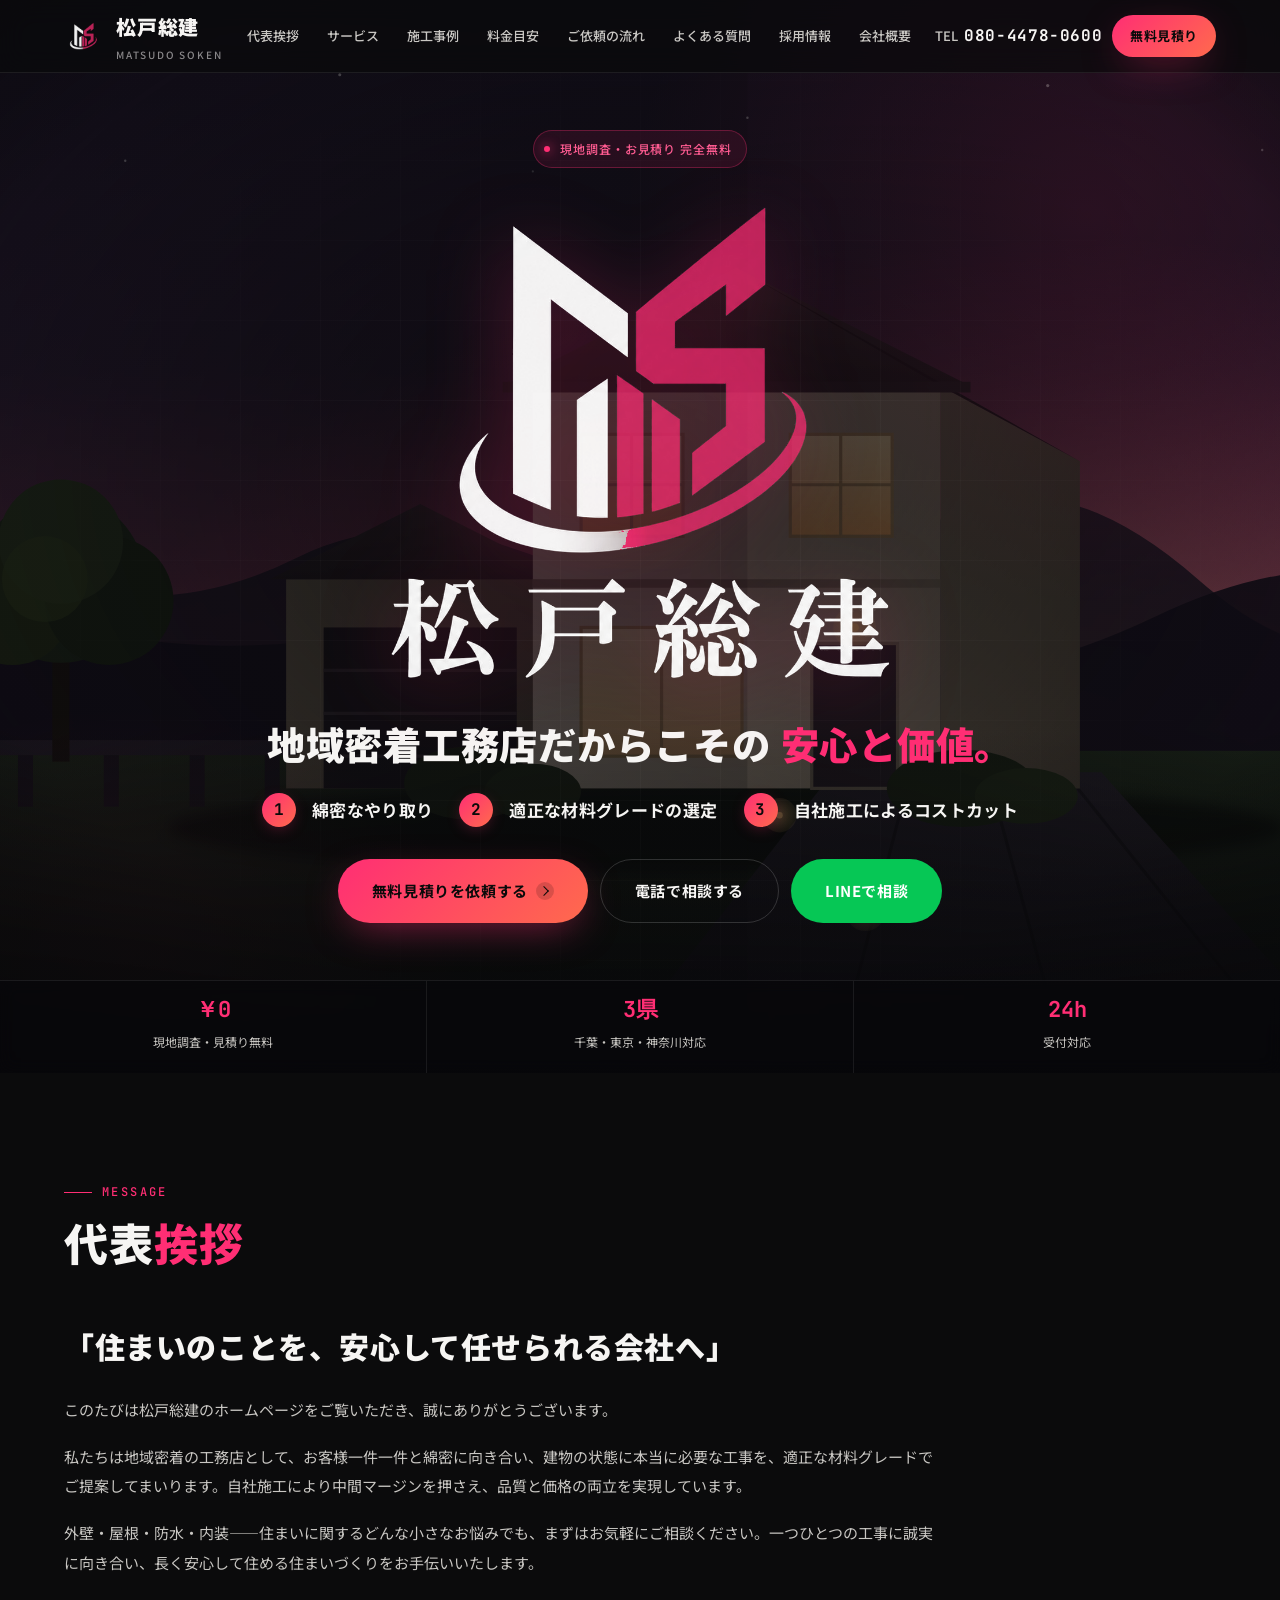
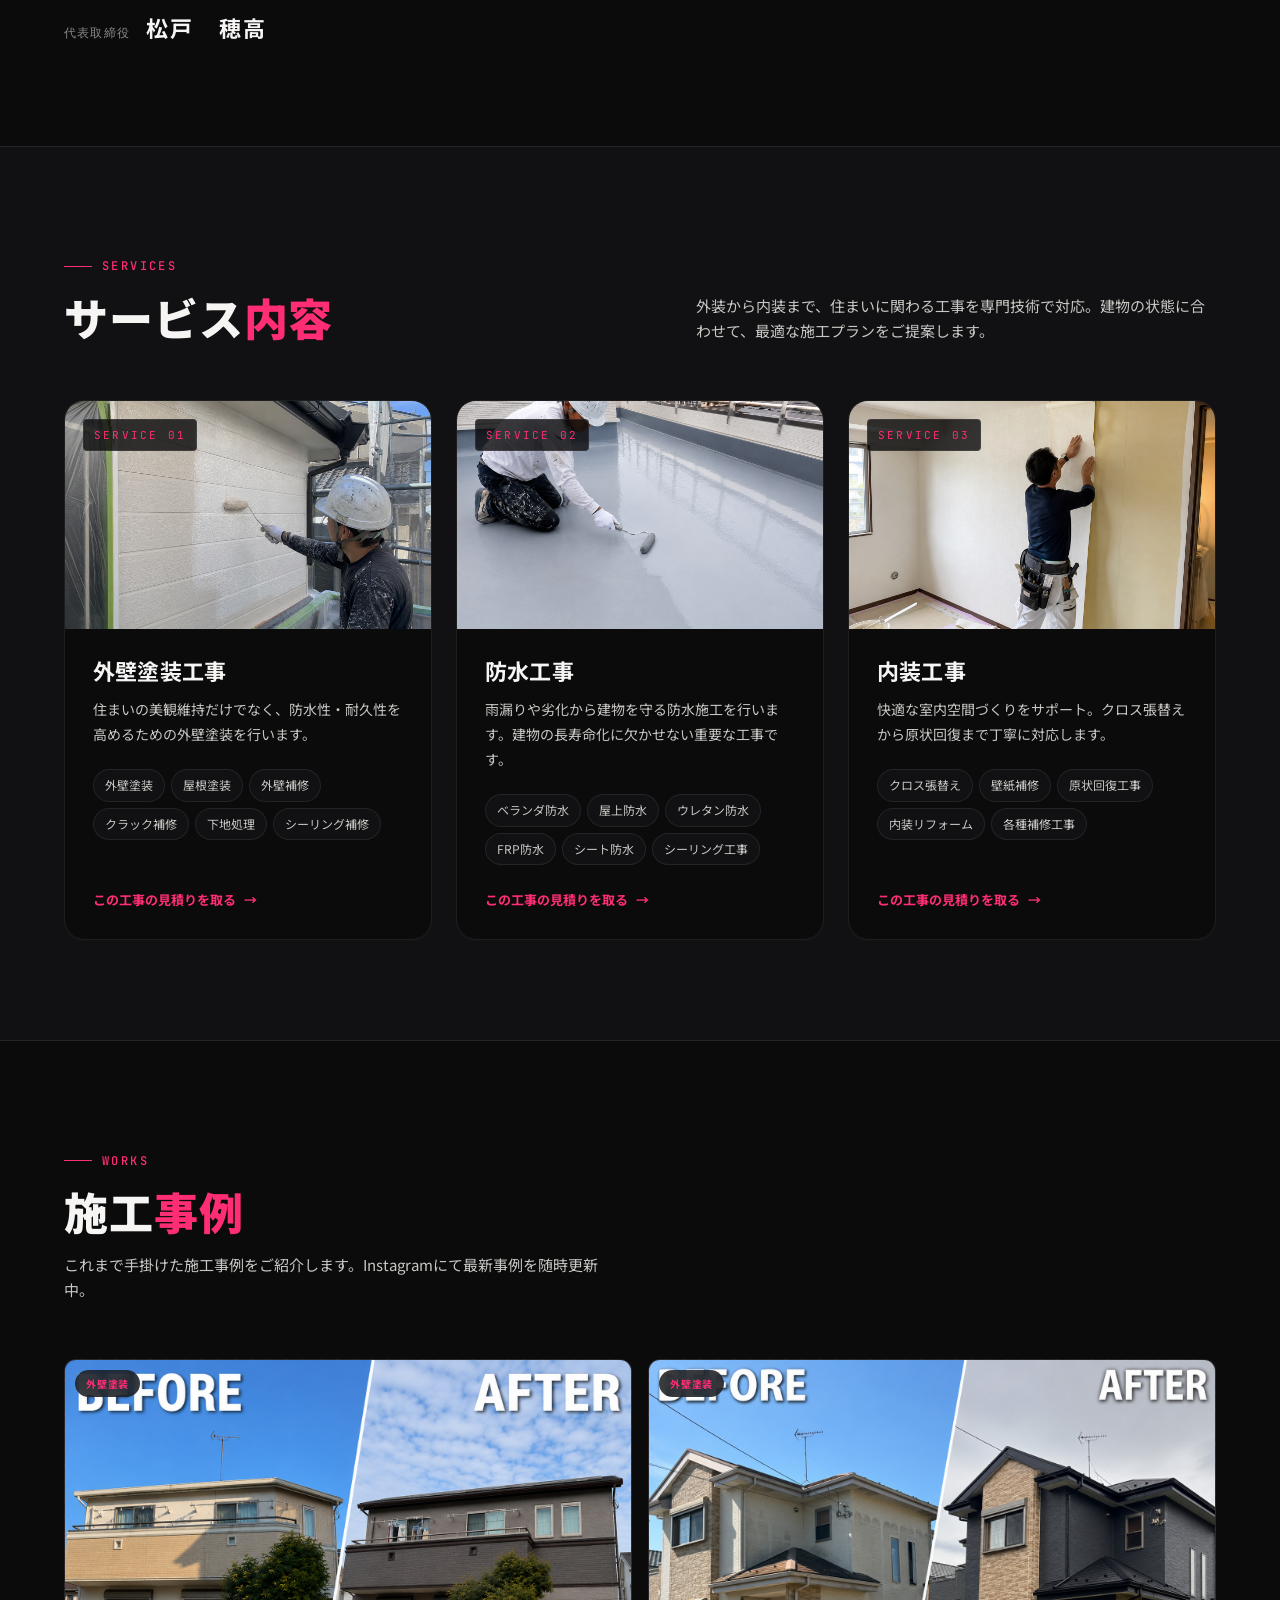
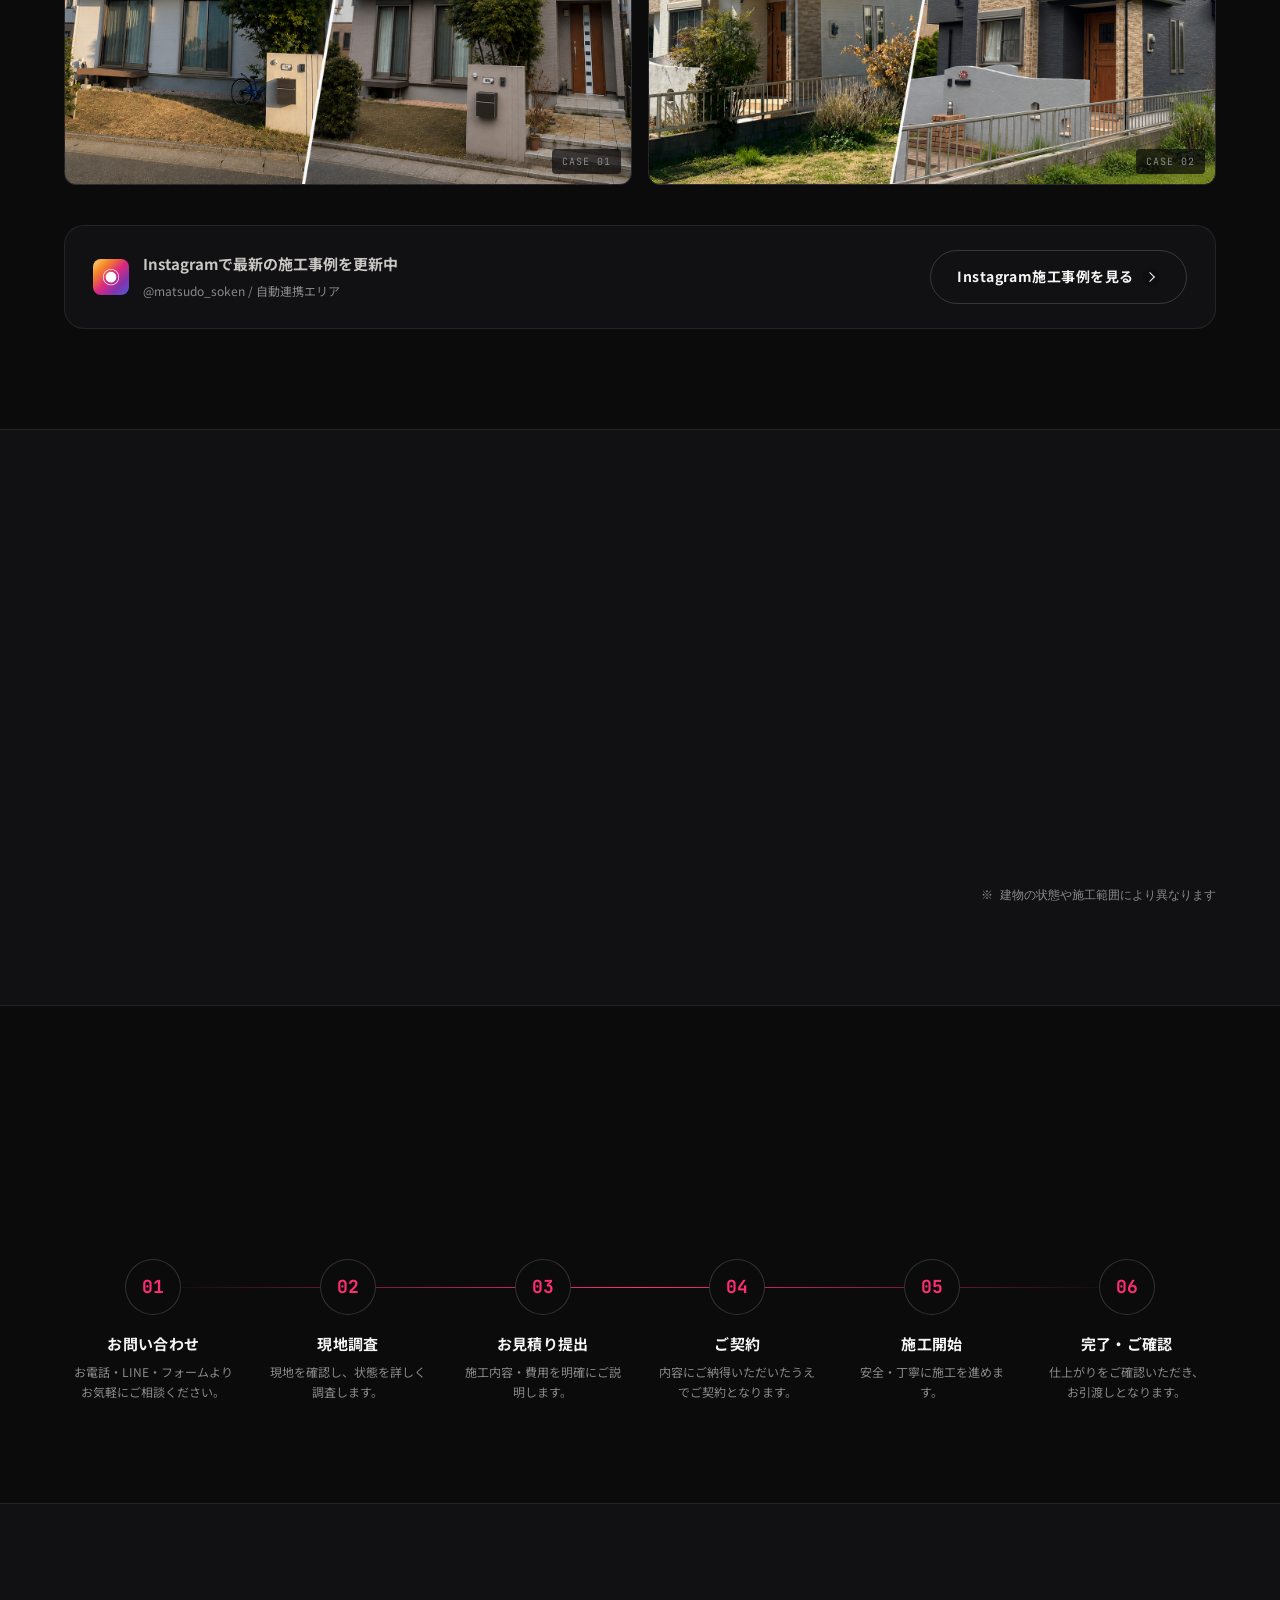
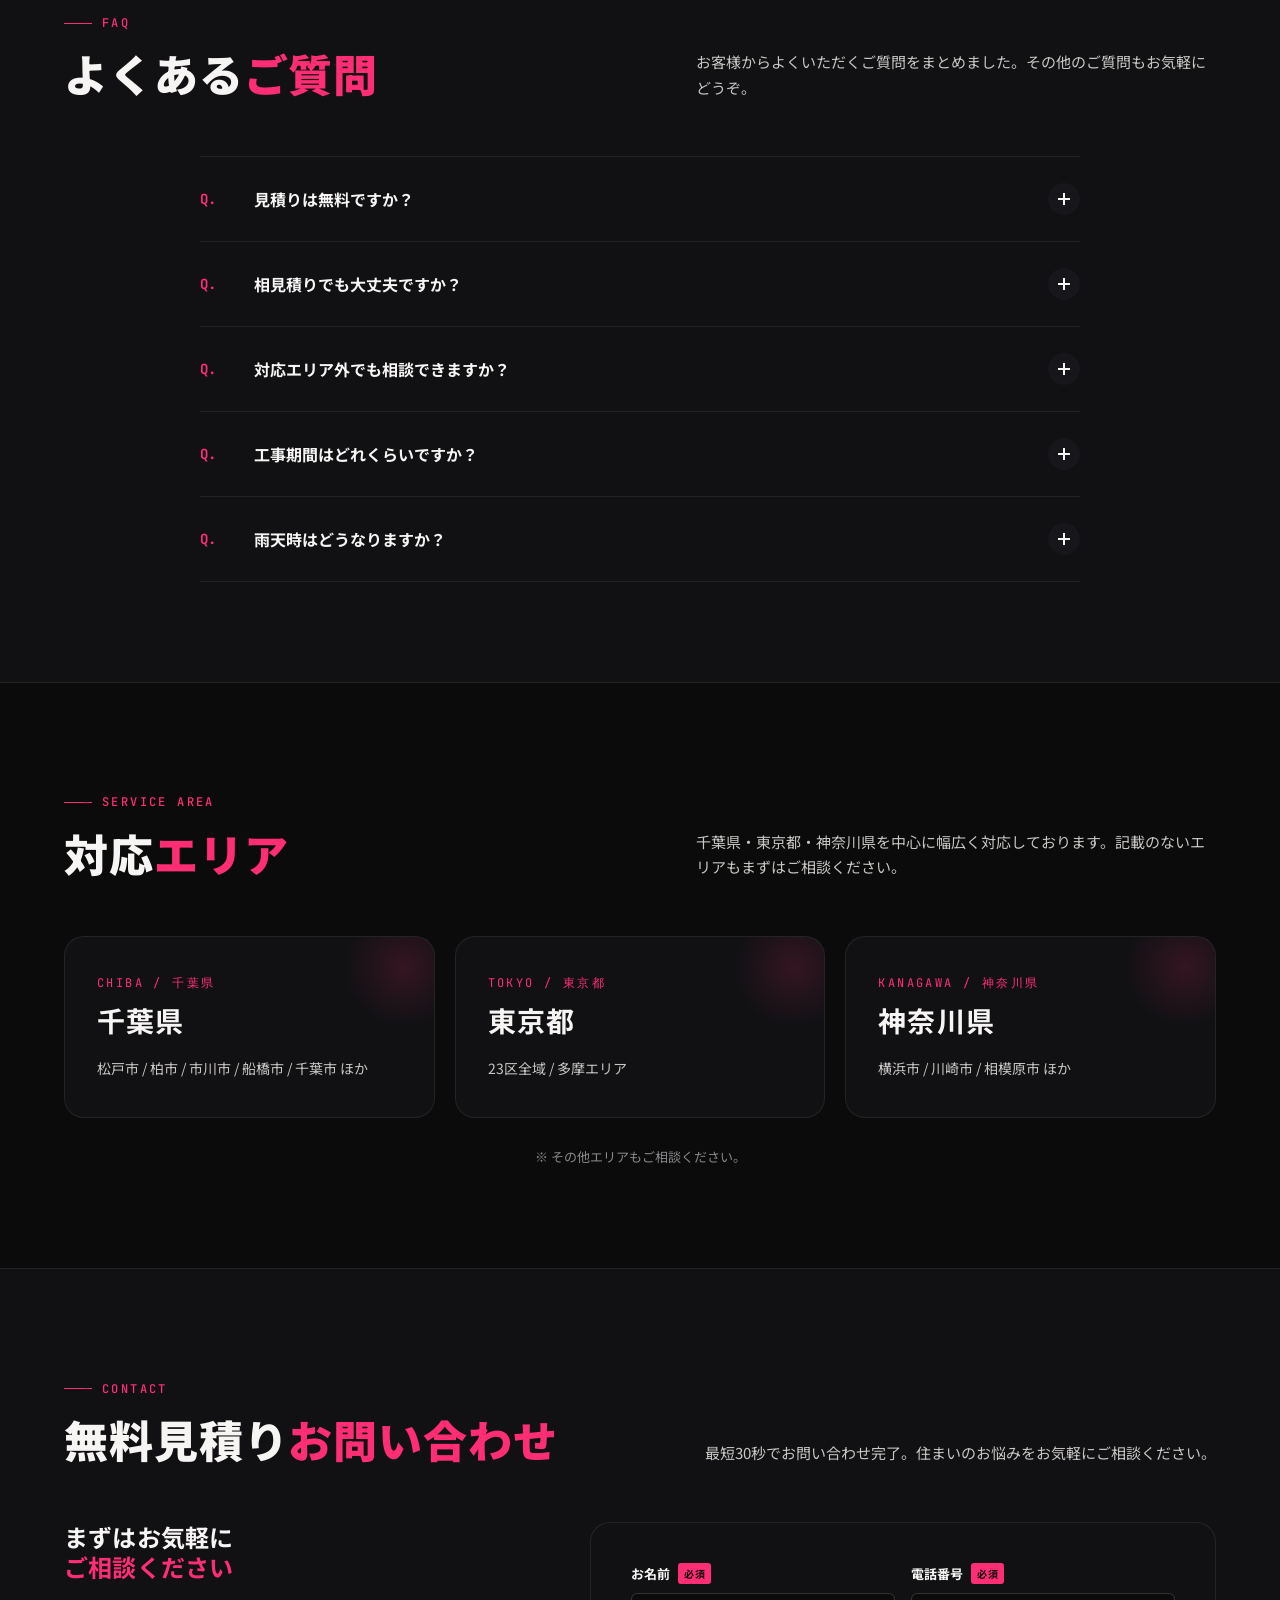
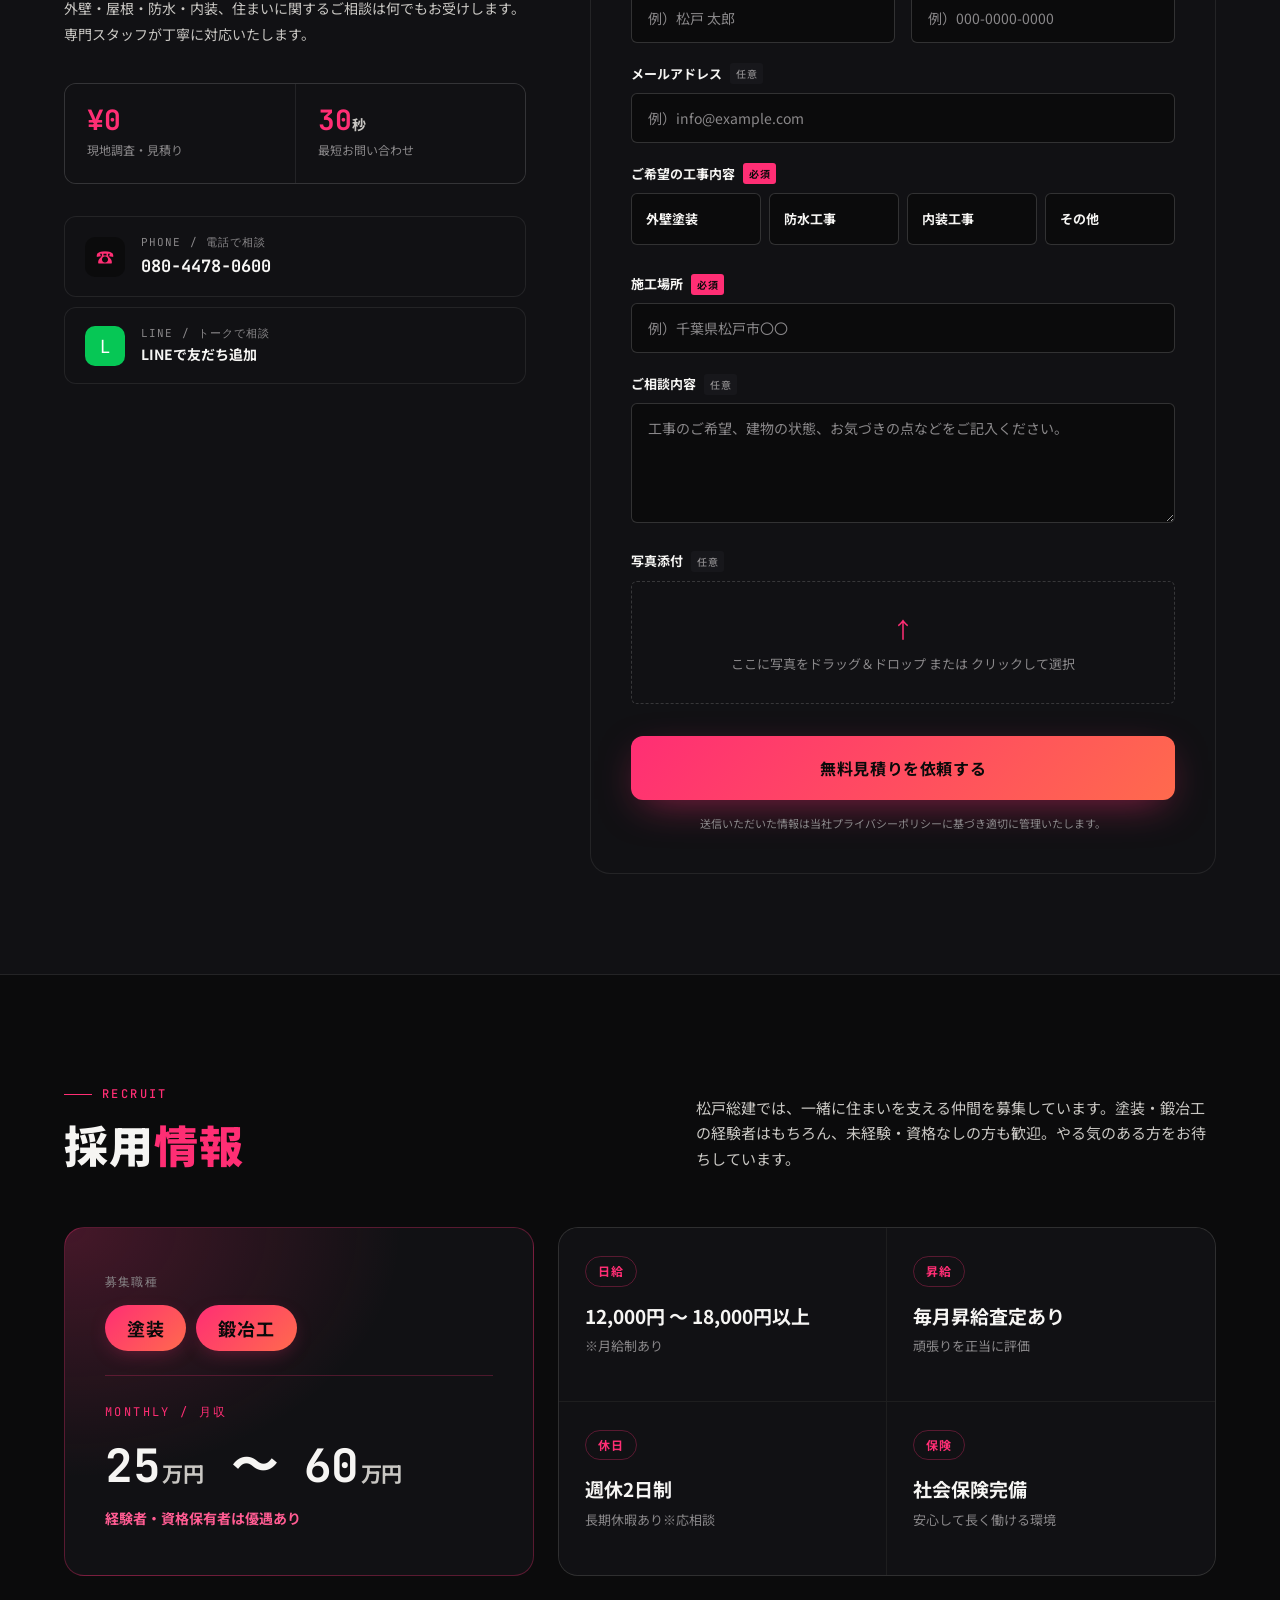
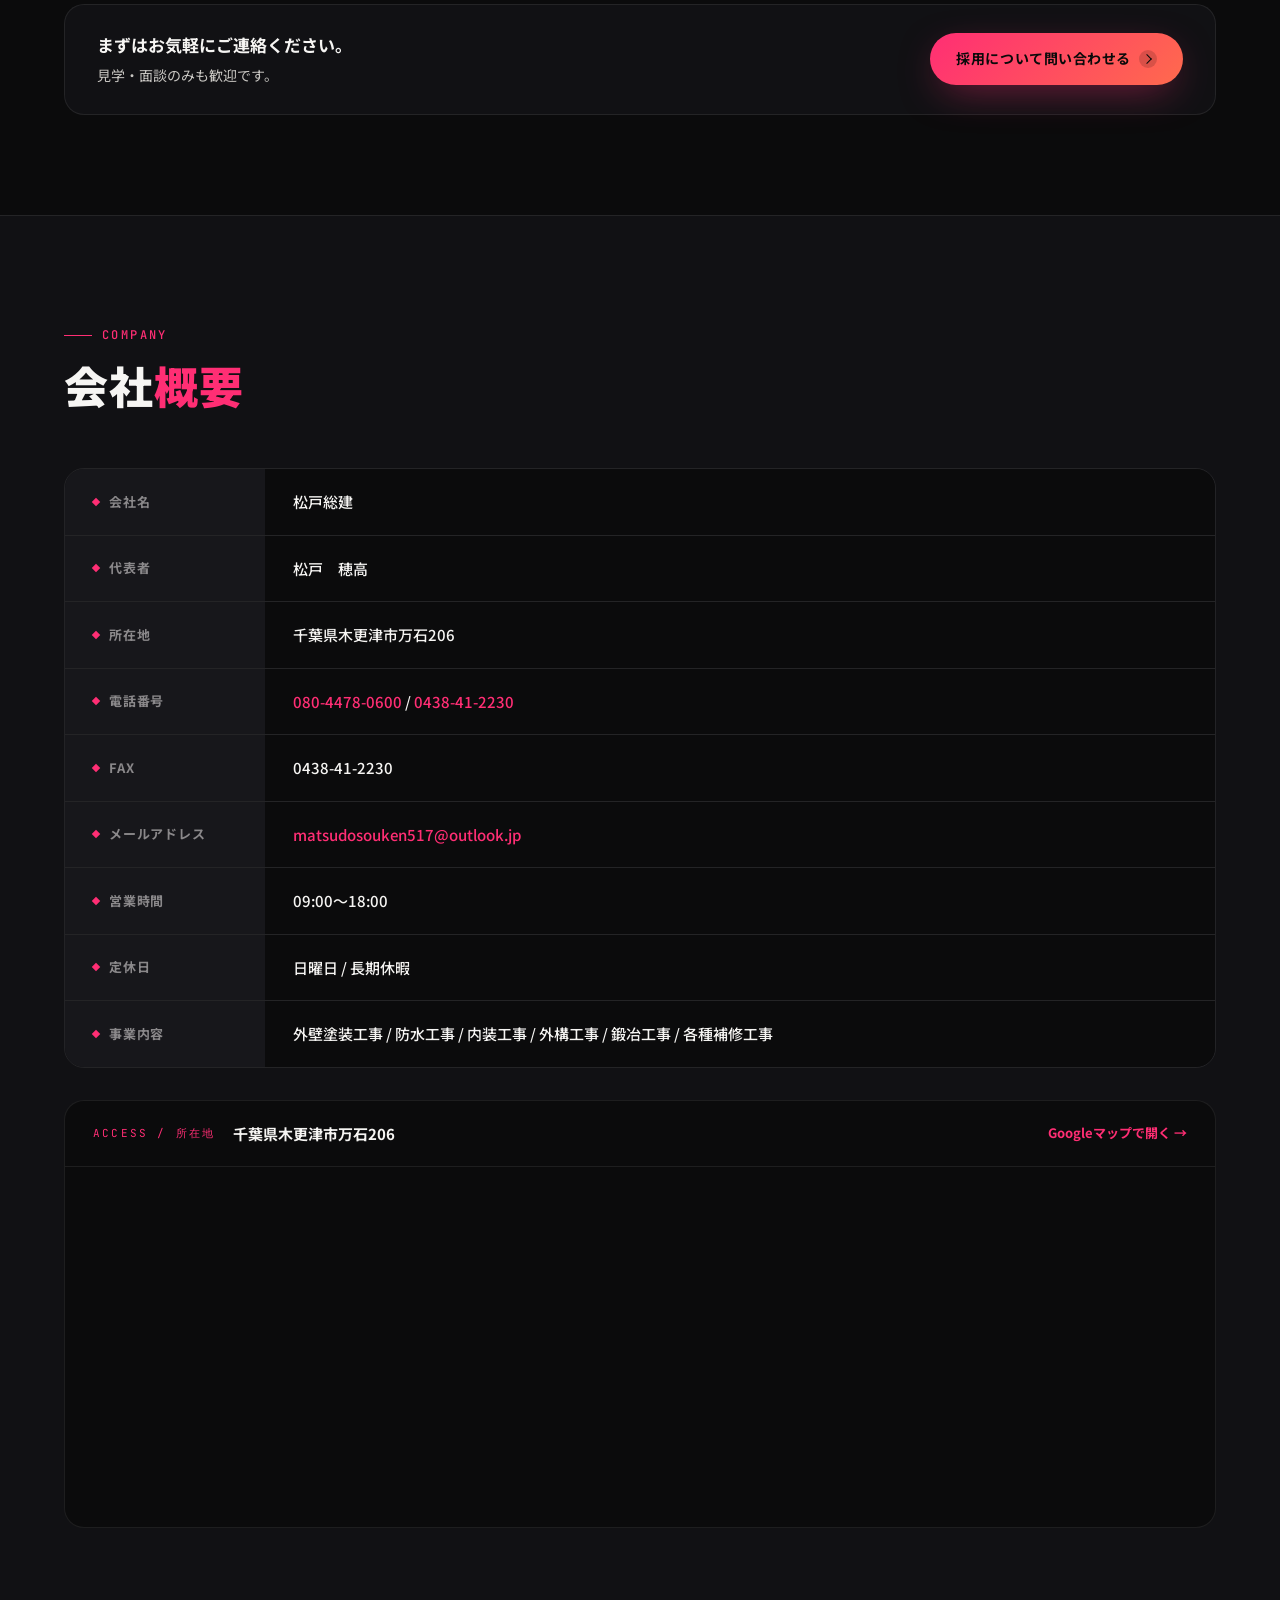
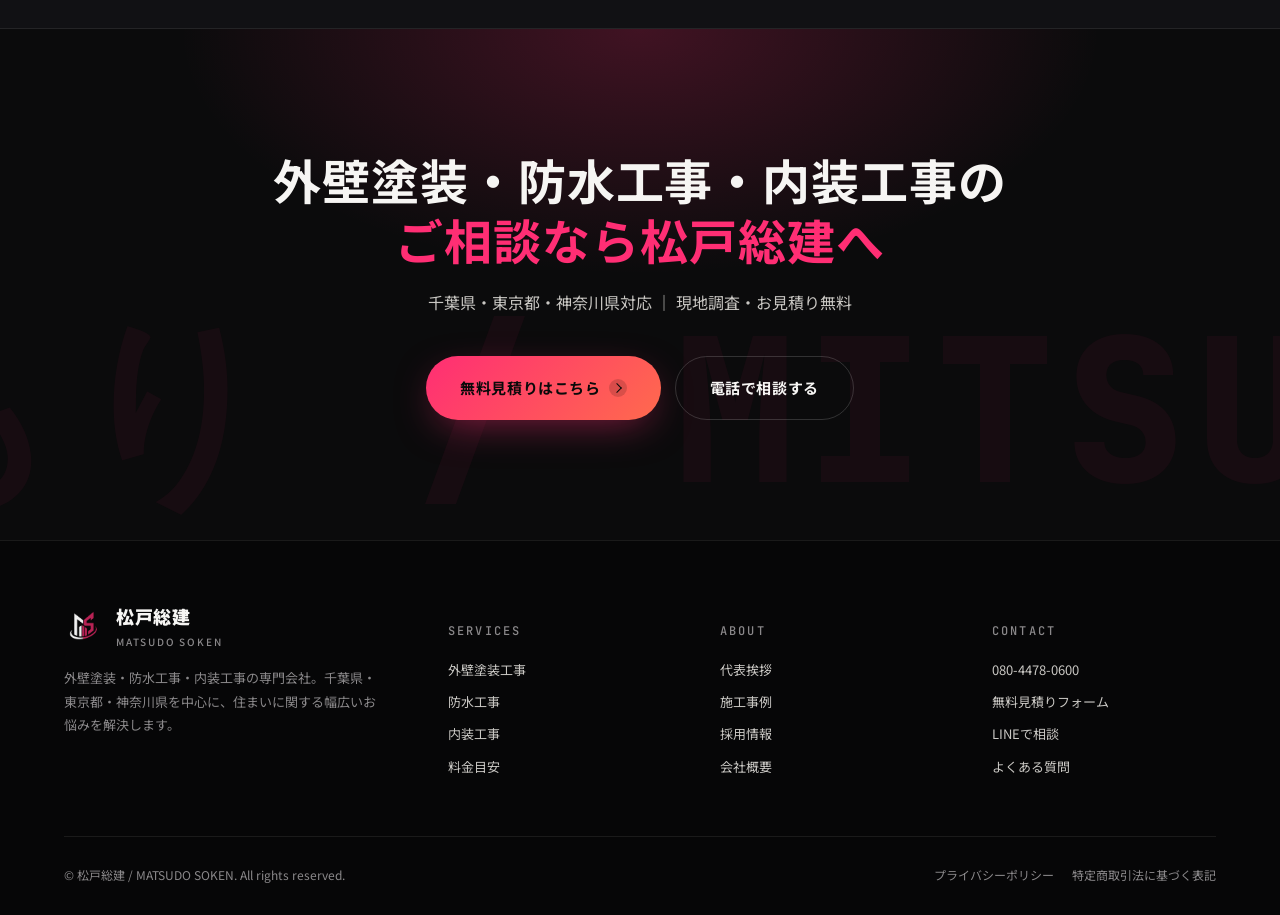
==== project/index.html @ 1419e8f5 "Claude Design handoff: 松戸総建HP" ====
<!doctype html>
<html lang="ja">
<head>
<meta charset="utf-8" />
<meta name="viewport" content="width=device-width, initial-scale=1" />
<title>松戸総建 | 外壁塗装・防水工事・内装工事 | 千葉・東京・神奈川</title>
<meta name="description" content="松戸総建は外壁塗装・防水工事・内装工事の専門会社。千葉県・東京都・神奈川県対応。現地調査・お見積り無料。住まいの劣化、雨漏り、クロス張替えなど幅広く対応します。" />
<link rel="preconnect" href="https://fonts.googleapis.com" />
<link rel="preconnect" href="https://fonts.gstatic.com" crossorigin />
<link href="https://fonts.googleapis.com/css2?family=Noto+Sans+JP:wght@400;500;700;900&family=JetBrains+Mono:wght@400;500;700&display=swap" rel="stylesheet" />
<link rel="stylesheet" href="styles.css" />
</head>
<body>

<!-- =============================================
     HEADER
     ============================================= -->
<header class="site-header">
  <div class="container header-inner">
    <a href="#top" class="brand" aria-label="松戸総建">
      <span class="brand-mark"><img src="assets/logo-mark.png" alt="" /></span>
      <span>
        松戸総建
        <small class="brand-sub">MATSUDO SOKEN</small>
      </span>
    </a>
    <nav class="nav" aria-label="メインナビゲーション">
      <a href="#president">代表挨拶</a>
      <a href="#services">サービス</a>
      <a href="#works">施工事例</a>
      <a href="#pricing">料金目安</a>
      <a href="#flow">ご依頼の流れ</a>
      <a href="#faq">よくある質問</a>
      <a href="#recruit">採用情報</a>
      <a href="#company">会社概要</a>
    </nav>
    <div class="header-cta">
      <span class="header-tel">
        <span>TEL</span><strong>080-4478-0600</strong>
      </span>
      <a href="#contact" class="btn btn-pink btn-sm">無料見積り</a>
      <button class="hamburger" aria-label="メニュー" aria-expanded="false">
        <span></span><span></span><span></span>
      </button>
    </div>
  </div>
</header>

<!-- =============================================
     HERO
     ============================================= -->
<section class="hero" id="top">
  <image-slot class="hero-bg" id="hero-exterior" shape="rect" fit="cover" src="assets/hero-house.svg"
    placeholder="住宅の外構工事の写真をここにドラッグ&amp;ドロップ"></image-slot>
  <div class="hero-overlay"></div>
  <div class="container hero-inner">
    <div class="hero-text">
      <div class="hero-tag">
        <span class="dot"></span>
        現地調査・お見積り 完全無料
      </div>
      <img class="hero-brand-logo" src="assets/logo-full.png" alt="松戸総建" />
      <p class="hero-headline">
        地域密着工務店だからこその
        <span class="pink">安心と価値。</span>
      </p>
      <ul class="hero-points">
        <li><span class="hero-points-num">1</span>綿密なやり取り</li>
        <li><span class="hero-points-num">2</span>適正な材料グレードの選定</li>
        <li><span class="hero-points-num">3</span>自社施工によるコストカット</li>
      </ul>
      <div class="hero-ctas">
        <a href="#contact" class="btn btn-pink btn-lg">無料見積りを依頼する <span class="arrow"></span></a>
        <a href="tel:08044780600" class="btn btn-ghost btn-lg">電話で相談する</a>
        <a href="#contact" class="btn btn-line btn-lg">LINEで相談</a>
      </div>
    </div>
  </div>
  <div class="hero-bar">
    <div class="hero-bar-item"><span class="num">￥0</span><span class="t">現地調査・見積り無料</span></div>
    <div class="hero-bar-item"><span class="num">3県</span><span class="t">千葉・東京・神奈川対応</span></div>
    <div class="hero-bar-item"><span class="num">24h</span><span class="t">受付対応</span></div>
  </div>
</section>

<!-- =============================================
     PRESIDENT GREETING
     ============================================= -->
<section class="president" id="president">
  <div class="container">
    <div class="section-head reveal">
      <div>
        <div class="section-eyebrow">Message</div>
        <h2 class="section-title">代表<em>挨拶</em></h2>
      </div>
    </div>

    <div class="president-grid reveal president-grid--single">
      <div class="president-body">
        <p class="president-lead">「住まいのことを、安心して任せられる会社へ」</p>
        <p class="president-text">このたびは松戸総建のホームページをご覧いただき、誠にありがとうございます。</p>
        <p class="president-text">私たちは地域密着の工務店として、お客様一件一件と綿密に向き合い、建物の状態に本当に必要な工事を、適正な材料グレードでご提案してまいります。自社施工により中間マージンを押さえ、品質と価格の両立を実現しています。</p>
        <p class="president-text">外壁・屋根・防水・内装——住まいに関するどんな小さなお悩みでも、まずはお気軽にご相談ください。一つひとつの工事に誠実に向き合い、長く安心して住める住まいづくりをお手伝いいたします。</p>
        <div class="president-sign">
          <span class="president-sign-label">代表取締役</span>
          <span class="president-sign-name">松戸　穂高</span>
        </div>
      </div>
    </div>
  </div>
</section>

<!-- =============================================
     SERVICES
     ============================================= -->
<section class="services" id="services">
  <div class="container">
    <div class="section-head reveal">
      <div>
        <div class="section-eyebrow">Services</div>
        <h2 class="section-title">サービス<em>内容</em></h2>
      </div>
      <p class="section-lead">外装から内装まで、住まいに関わる工事を専門技術で対応。建物の状態に合わせて、最適な施工プランをご提案します。</p>
    </div>

    <div class="services-grid reveal">
      <article class="service">
        <div class="service-img">
          <image-slot class="service-photo" id="svc-photo-1" shape="rect" fit="cover" src="assets/service-exterior.png"
            placeholder="外壁塗装の施工写真をドラッグ&amp;ドロップ"></image-slot>
          <span class="service-num">SERVICE 01</span>
        </div>
        <div class="service-body">
          <h3>外壁塗装工事</h3>
          <p class="service-desc">住まいの美観維持だけでなく、防水性・耐久性を高めるための外壁塗装を行います。</p>
          <ul class="service-list">
            <li>外壁塗装</li>
            <li>屋根塗装</li>
            <li>外壁補修</li>
            <li>クラック補修</li>
            <li>下地処理</li>
            <li>シーリング補修</li>
          </ul>
          <a href="#contact" class="service-cta">この工事の見積りを取る</a>
        </div>
      </article>

      <article class="service">
        <div class="service-img">
          <image-slot class="service-photo" id="svc-photo-2" shape="rect" fit="cover" src="assets/service-waterproof.png"
            placeholder="防水工事の施工写真をドラッグ&amp;ドロップ"></image-slot>
          <span class="service-num">SERVICE 02</span>
        </div>
        <div class="service-body">
          <h3>防水工事</h3>
          <p class="service-desc">雨漏りや劣化から建物を守る防水施工を行います。建物の長寿命化に欠かせない重要な工事です。</p>
          <ul class="service-list">
            <li>ベランダ防水</li>
            <li>屋上防水</li>
            <li>ウレタン防水</li>
            <li>FRP防水</li>
            <li>シート防水</li>
            <li>シーリング工事</li>
          </ul>
          <a href="#contact" class="service-cta">この工事の見積りを取る</a>
        </div>
      </article>

      <article class="service">
        <div class="service-img">
          <image-slot class="service-photo" id="svc-photo-3" shape="rect" fit="cover" src="assets/service-interior.png"
            placeholder="内装工事の施工写真をドラッグ&amp;ドロップ"></image-slot>
          <span class="service-num">SERVICE 03</span>
        </div>
        <div class="service-body">
          <h3>内装工事</h3>
          <p class="service-desc">快適な室内空間づくりをサポート。クロス張替えから原状回復まで丁寧に対応します。</p>
          <ul class="service-list">
            <li>クロス張替え</li>
            <li>壁紙補修</li>
            <li>原状回復工事</li>
            <li>内装リフォーム</li>
            <li>各種補修工事</li>
          </ul>
          <a href="#contact" class="service-cta">この工事の見積りを取る</a>
        </div>
      </article>
    </div>
  </div>
</section>

<!-- =============================================
     WORKS
     ============================================= -->
<section id="works">
  <div class="container">
    <div class="section-head reveal">
      <div>
        <div class="section-eyebrow">Works</div>
        <h2 class="section-title">施工<em>事例</em></h2>
        <p style="margin-top:14px;color:var(--text-soft);max-width:560px;font-size:15px;">これまで手掛けた施工事例をご紹介します。Instagramにて最新事例を随時更新中。</p>
      </div>
    </div>

    <div class="works-grid works-grid--pair reveal">
      <div class="work"><img src="assets/work-1.png" alt="外壁塗装 施工事例 ビフォーアフター" loading="lazy" /><span class="work-tag">外壁塗装</span><span class="work-label">CASE 01</span></div>
      <div class="work"><img src="assets/work-2.png" alt="外壁塗装 施工事例 ビフォーアフター" loading="lazy" /><span class="work-tag">外壁塗装</span><span class="work-label">CASE 02</span></div>
    </div>

    <div class="works-cta reveal">
      <div class="works-cta-text">
        <div class="ig-icon">◉</div>
        <div>
          <strong style="display:block;font-size:15px;margin-bottom:2px;">Instagramで最新の施工事例を更新中</strong>
          <span style="font-size:12px;color:var(--text-muted);">@matsudo_soken / 自動連携エリア</span>
        </div>
      </div>
      <a href="#" class="btn btn-ghost">Instagram施工事例を見る <span class="arrow"></span></a>
    </div>
  </div>
</section>

<!-- =============================================
     PRICING
     ============================================= -->
<section class="pricing" id="pricing">
  <div class="container">
    <div class="section-head reveal">
      <div>
        <div class="section-eyebrow">Price</div>
        <h2 class="section-title">料金<em>目安</em></h2>
      </div>
      <p class="section-lead">参考価格をご案内します。建物の状態や施工範囲により料金は変動しますので、正確なお見積りは現地調査後にご提示いたします。</p>
    </div>

    <div class="pricing-grid reveal">
      <div class="price-item">
        <h4>外壁塗装</h4>
        <div class="price-num">60万円〜</div>
        <div class="price-note">一般住宅 / 標準仕様</div>
      </div>
      <div class="price-item">
        <h4>屋根塗装</h4>
        <div class="price-num">25<small>万円〜</small></div>
        <div class="price-note">面積・素材により変動</div>
      </div>
      <div class="price-item">
        <h4>ベランダ防水</h4>
        <div class="price-num">8<small>万円〜</small></div>
        <div class="price-note">ウレタン / FRP 対応</div>
      </div>
      <div class="price-item">
        <h4>クロス張替え</h4>
        <div class="price-num">1,200<small>円/㎡〜</small></div>
        <div class="price-note">量産クロス・施工費込</div>
      </div>
      <div class="price-item">
        <h4>原状回復工事</h4>
        <div class="price-num" style="font-size:18px;line-height:1.3;">現地調査後<br />お見積り</div>
        <div class="price-note" style="margin-top:8px;">物件状況に応じて対応</div>
      </div>
    </div>
    <p class="pricing-disclaimer">※ 建物の状態や施工範囲により異なります</p>
  </div>
</section>

<!-- =============================================
     FLOW
     ============================================= -->
<section id="flow">
  <div class="container">
    <div class="section-head reveal">
      <div>
        <div class="section-eyebrow">Flow</div>
        <h2 class="section-title">ご依頼の<em>流れ</em></h2>
      </div>
      <p class="section-lead">お問い合わせからお引渡しまで、6つのステップでスムーズに進めます。</p>
    </div>

    <div class="flow-grid reveal">
      <div class="step">
        <div class="step-num">01</div>
        <h4>お問い合わせ</h4>
        <p>お電話・LINE・フォームよりお気軽にご相談ください。</p>
      </div>
      <div class="step">
        <div class="step-num">02</div>
        <h4>現地調査</h4>
        <p>現地を確認し、状態を詳しく調査します。</p>
      </div>
      <div class="step">
        <div class="step-num">03</div>
        <h4>お見積り提出</h4>
        <p>施工内容・費用を明確にご説明します。</p>
      </div>
      <div class="step">
        <div class="step-num">04</div>
        <h4>ご契約</h4>
        <p>内容にご納得いただいたうえでご契約となります。</p>
      </div>
      <div class="step">
        <div class="step-num">05</div>
        <h4>施工開始</h4>
        <p>安全・丁寧に施工を進めます。</p>
      </div>
      <div class="step">
        <div class="step-num">06</div>
        <h4>完了・ご確認</h4>
        <p>仕上がりをご確認いただき、お引渡しとなります。</p>
      </div>
    </div>
  </div>
</section>

<!-- =============================================
     FAQ
     ============================================= -->
<section class="faq" id="faq">
  <div class="container">
    <div class="section-head reveal">
      <div>
        <div class="section-eyebrow">FAQ</div>
        <h2 class="section-title">よくある<em>ご質問</em></h2>
      </div>
      <p class="section-lead">お客様からよくいただくご質問をまとめました。その他のご質問もお気軽にどうぞ。</p>
    </div>

    <div class="faq-list reveal">
      <div class="faq-item">
        <button class="faq-q">
          <span class="faq-q-mark">Q.</span>
          <span class="faq-q-text">見積りは無料ですか？</span>
          <span class="faq-icon"></span>
        </button>
        <div class="faq-a"><div class="faq-a-inner">はい。現地調査・お見積りともに無料です。お見積り後のご検討も自由ですので、お気軽にご相談ください。</div></div>
      </div>
      <div class="faq-item">
        <button class="faq-q">
          <span class="faq-q-mark">Q.</span>
          <span class="faq-q-text">相見積りでも大丈夫ですか？</span>
          <span class="faq-icon"></span>
        </button>
        <div class="faq-a"><div class="faq-a-inner">もちろん可能です。比較検討のうえご判断ください。当社では適正価格と分かりやすいご説明を心がけております。
内容確認だけでも宜しいので、是非お見積り取得ください。</div></div>
      </div>
      <div class="faq-item">
        <button class="faq-q">
          <span class="faq-q-mark">Q.</span>
          <span class="faq-q-text">対応エリア外でも相談できますか？</span>
          <span class="faq-icon"></span>
        </button>
        <div class="faq-a"><div class="faq-a-inner">内容によって対応可能です。まずはご相談ください。エリア外の場合も柔軟に検討させていただきます。</div></div>
      </div>
      <div class="faq-item">
        <button class="faq-q">
          <span class="faq-q-mark">Q.</span>
          <span class="faq-q-text">工事期間はどれくらいですか？</span>
          <span class="faq-icon"></span>
        </button>
        <div class="faq-a"><div class="faq-a-inner">施工内容や規模によって異なります。現地調査後にスケジュールを詳細にご案内いたします。</div></div>
      </div>
      <div class="faq-item">
        <button class="faq-q">
          <span class="faq-q-mark">Q.</span>
          <span class="faq-q-text">雨天時はどうなりますか？</span>
          <span class="faq-icon"></span>
        </button>
        <div class="faq-a"><div class="faq-a-inner">安全と品質を最優先し、必要に応じて日程を調整いたします。お客様のご都合と合わせて柔軟に対応します。</div></div>
      </div>
    </div>
  </div>
</section>

<!-- =============================================
     AREAS
     ============================================= -->
<section id="areas">
  <div class="container">
    <div class="section-head reveal">
      <div>
        <div class="section-eyebrow">Service Area</div>
        <h2 class="section-title">対応<em>エリア</em></h2>
      </div>
      <p class="section-lead">千葉県・東京都・神奈川県を中心に幅広く対応しております。記載のないエリアもまずはご相談ください。</p>
    </div>

    <div class="areas-grid reveal">
      <div class="area">
        <div class="area-pref">CHIBA / 千葉県</div>
        <h3>千葉県</h3>
        <p class="area-cities">松戸市 / 柏市 / 市川市 / 船橋市 / 千葉市 ほか</p>
      </div>
      <div class="area">
        <div class="area-pref">TOKYO / 東京都</div>
        <h3>東京都</h3>
        <p class="area-cities">23区全域 / 多摩エリア</p>
      </div>
      <div class="area">
        <div class="area-pref">KANAGAWA / 神奈川県</div>
        <h3>神奈川県</h3>
        <p class="area-cities">横浜市 / 川崎市 / 相模原市 ほか</p>
      </div>
    </div>
    <p class="areas-note">※ その他エリアもご相談ください。</p>
  </div>
</section>

<!-- =============================================
     CONTACT
     ============================================= -->
<section class="contact" id="contact" style="background:var(--bg-2);border-top:1px solid var(--border);border-bottom:1px solid var(--border);">
  <div class="container">
    <div class="section-head reveal">
      <div>
        <div class="section-eyebrow">Contact</div>
        <h2 class="section-title">無料見積り<em>お問い合わせ</em></h2>
      </div>
      <p class="section-lead">最短30秒でお問い合わせ完了。住まいのお悩みをお気軽にご相談ください。</p>
    </div>

    <div class="contact-grid">
      <div class="contact-info reveal">
        <h3 style="font-size:24px;margin-bottom:14px;">まずはお気軽に<br /><span style="color:var(--pink);">ご相談ください</span></h3>
        <p style="font-size:14px;color:var(--text-soft);line-height:1.85;">外壁・屋根・防水・内装、住まいに関するご相談は何でもお受けします。専門スタッフが丁寧に対応いたします。</p>

        <div class="contact-stats">
          <div class="contact-stat">
            <div class="num">¥0</div>
            <div class="lbl">現地調査・見積り</div>
          </div>
          <div class="contact-stat">
            <div class="num">30<span style="font-size:14px;color:var(--text-soft);font-family:var(--font-jp);">秒</span></div>
            <div class="lbl">最短お問い合わせ</div>
          </div>
        </div>

        <div class="contact-channels">
          <a href="tel:08044780600" class="channel">
            <div class="channel-icon">☎</div>
            <div class="channel-meta">
              <div class="lbl">PHONE / 電話で相談</div>
              <div class="val">080-4478-0600</div>
            </div>
          </a>
          <a href="#" class="channel">
            <div class="channel-icon" style="background:#06c755;color:#fff;">L</div>
            <div class="channel-meta">
              <div class="lbl">LINE / トークで相談</div>
              <div class="val" style="font-size:14px;font-family:var(--font-jp);">LINEで友だち追加</div>
            </div>
          </a>
        </div>
      </div>

      <form class="form reveal" autocomplete="on" novalidate>
        <div class="form-success">お問い合わせありがとうございます。担当者より追ってご連絡いたします。</div>

        <div class="form-row">
          <div class="field">
            <label>お名前 <span class="req">必須</span></label>
            <input type="text" name="name" placeholder="例）松戸 太郎" required />
          </div>
          <div class="field">
            <label>電話番号 <span class="req">必須</span></label>
            <input type="tel" name="tel" placeholder="例）000-0000-0000" required />
          </div>
        </div>

        <div class="field">
          <label>メールアドレス <span class="opt">任意</span></label>
          <input type="email" name="email" placeholder="例）info@example.com" />
        </div>

        <div class="field">
          <label>ご希望の工事内容 <span class="req">必須</span></label>
          <div class="checkboxes">
            <label class="check-tile"><input type="checkbox" name="service" value="外壁塗装" />外壁塗装</label>
            <label class="check-tile"><input type="checkbox" name="service" value="防水工事" />防水工事</label>
            <label class="check-tile"><input type="checkbox" name="service" value="内装工事" />内装工事</label>
            <label class="check-tile"><input type="checkbox" name="service" value="その他" />その他</label>
          </div>
        </div>

        <div class="field">
          <label>施工場所 <span class="req">必須</span></label>
          <input type="text" name="location" placeholder="例）千葉県松戸市〇〇" required />
        </div>

        <div class="field">
          <label>ご相談内容 <span class="opt">任意</span></label>
          <textarea name="message" placeholder="工事のご希望、建物の状態、お気づきの点などをご記入ください。"></textarea>
        </div>

        <div class="field">
          <label>写真添付 <span class="opt">任意</span></label>
          <div class="file-drop">
            <div class="ic">↑</div>
            ここに写真をドラッグ＆ドロップ または クリックして選択
          </div>
          <input id="file-input" type="file" name="photo" accept="image/*" multiple hidden />
        </div>

        <button type="submit" class="btn btn-pink form-submit">無料見積りを依頼する</button>
        <p class="form-privacy">送信いただいた情報は当社プライバシーポリシーに基づき適切に管理いたします。</p>
      </form>
    </div>
  </div>
</section>

<!-- =============================================
     RECRUIT
     ============================================= -->
<section class="recruit" id="recruit">
  <div class="container">
    <div class="section-head reveal">
      <div>
        <div class="section-eyebrow">Recruit</div>
        <h2 class="section-title">採用<em>情報</em></h2>
      </div>
      <p class="section-lead">松戸総建では、一緒に住まいを支える仲間を募集しています。塗装・鍛冶工の経験者はもちろん、未経験・資格なしの方も歓迎。やる気のある方をお待ちしています。</p>
    </div>

    <div class="recruit-grid reveal">
      <div class="recruit-highlight">
        <div class="recruit-jobs">
          <span class="recruit-jobs-label">募集職種</span>
          <div class="recruit-jobs-tags">
            <span class="recruit-job-tag">塗装</span>
            <span class="recruit-job-tag">鍛冶工</span>
          </div>
        </div>
        <div class="recruit-highlight-label">MONTHLY / 月収</div>
        <div class="recruit-highlight-num">25<small>万円</small> 〜 60<small>万円</small></div>
        <p class="recruit-highlight-note">経験者・資格保有者は優遇あり</p>
      </div>
      <ul class="recruit-points">
        <li>
          <div class="recruit-point-label">日給</div>
          <div class="recruit-point-val">12,000円 〜 18,000円以上</div>
          <div class="recruit-point-sub">※月給制あり</div>
        </li>
        <li>
          <div class="recruit-point-label">昇給</div>
          <div class="recruit-point-val">毎月昇給査定あり</div>
          <div class="recruit-point-sub">頑張りを正当に評価</div>
        </li>
        <li>
          <div class="recruit-point-label">休日</div>
          <div class="recruit-point-val">週休2日制</div>
          <div class="recruit-point-sub">長期休暇あり※応相談</div>
        </li>
        <li>
          <div class="recruit-point-label">保険</div>
          <div class="recruit-point-val">社会保険完備</div>
          <div class="recruit-point-sub">安心して長く働ける環境</div>
        </li>
      </ul>
    </div>

    <div class="recruit-cta reveal">
      <div class="recruit-cta-text">
        <strong>まずはお気軽にご連絡ください。</strong>
        見学・面談のみも歓迎です。
      </div>
      <a href="#contact" class="btn btn-pink">採用について問い合わせる <span class="arrow"></span></a>
    </div>
  </div>
</section>

<!-- =============================================
     COMPANY
     ============================================= -->
<section class="company" id="company">
  <div class="container">
    <div class="section-head reveal">
      <div>
        <div class="section-eyebrow">Company</div>
        <h2 class="section-title">会社<em>概要</em></h2>
      </div>
    </div>

    <dl class="company-table reveal">
      <div class="company-row"><dt>会社名</dt><dd>松戸総建</dd></div>
      <div class="company-row"><dt>代表者</dt><dd>松戸　穂高</dd></div>
      <div class="company-row"><dt>所在地</dt><dd>千葉県木更津市万石206</dd></div>
      <div class="company-row"><dt>電話番号</dt><dd><a href="tel:08044780600" style="color:var(--pink);">080-4478-0600</a> / <a href="tel:0438412230" style="color:var(--pink);">0438-41-2230</a></dd></div>
      <div class="company-row"><dt>FAX</dt><dd>0438-41-2230</dd></div>
      <div class="company-row"><dt>メールアドレス</dt><dd><a href="mailto:matsudosouken517@outlook.jp" style="color:var(--pink);">matsudosouken517@outlook.jp</a></dd></div>
      <div class="company-row"><dt>営業時間</dt><dd>09:00〜18:00</dd></div>
      <div class="company-row"><dt>定休日</dt><dd>日曜日 / 長期休暇</dd></div>
      <div class="company-row"><dt>事業内容</dt><dd>外壁塗装工事 / 防水工事 / 内装工事 / 外構工事 / 鍛冶工事 / 各種補修工事</dd></div>
    </dl>

    <div class="company-map reveal">
      <div class="company-map-head">
        <span class="company-map-eyebrow">ACCESS / 所在地</span>
        <span class="company-map-addr">千葉県木更津市万石206</span>
        <a class="company-map-link" href="https://www.google.com/maps/search/?api=1&query=%E5%8D%83%E8%91%89%E7%9C%8C%E6%9C%A8%E6%9B%B4%E6%B4%A5%E5%B8%82%E4%B8%87%E7%9F%B3206" target="_blank" rel="noopener">Googleマップで開く →</a>
      </div>
      <div class="company-map-frame">
        <iframe
          src="https://maps.google.com/maps?q=%E5%8D%83%E8%91%89%E7%9C%8C%E6%9C%A8%E6%9B%B4%E6%B4%A5%E5%B8%82%E4%B8%87%E7%9F%B3206&z=16&output=embed"
          width="100%" height="100%" style="border:0;" allowfullscreen="" loading="lazy"
          referrerpolicy="no-referrer-when-downgrade" title="松戸総建 所在地"></iframe>
      </div>
    </div>
  </div>
</section>

<!-- =============================================
     FOOTER CTA
     ============================================= -->
<section class="cta-section">
  <div class="container">
    <h2 class="reveal">外壁塗装・防水工事・内装工事の<br /><span class="pink">ご相談なら松戸総建へ</span></h2>
    <p class="reveal">千葉県・東京都・神奈川県対応 ｜ 現地調査・お見積り無料</p>
    <div class="cta-row reveal">
      <a href="#contact" class="btn btn-pink btn-lg">無料見積りはこちら <span class="arrow"></span></a>
      <a href="tel:08044780600" class="btn btn-ghost btn-lg">電話で相談する</a>
    </div>
  </div>
</section>

<!-- =============================================
     FOOTER
     ============================================= -->
<footer class="footer">
  <div class="container">
    <div class="footer-top">
      <div>
        <div class="brand" style="font-size:18px;">
          <span class="brand-mark"><img src="assets/logo-mark.png" alt="" /></span>
          <span>松戸総建<small class="brand-sub">MATSUDO SOKEN</small></span>
        </div>
        <p class="footer-brand-desc">外壁塗装・防水工事・内装工事の専門会社。千葉県・東京都・神奈川県を中心に、住まいに関する幅広いお悩みを解決します。</p>
      </div>
      <div>
        <h5>Services</h5>
        <ul class="footer-list">
          <li><a href="#services">外壁塗装工事</a></li>
          <li><a href="#services">防水工事</a></li>
          <li><a href="#services">内装工事</a></li>
          <li><a href="#pricing">料金目安</a></li>
        </ul>
      </div>
      <div>
        <h5>About</h5>
        <ul class="footer-list">
          <li><a href="#president">代表挨拶</a></li>
          <li><a href="#works">施工事例</a></li>
          <li><a href="#recruit">採用情報</a></li>
          <li><a href="#company">会社概要</a></li>
        </ul>
      </div>
      <div>
        <h5>Contact</h5>
        <ul class="footer-list">
          <li><a href="tel:08044780600">080-4478-0600</a></li>
          <li><a href="#contact">無料見積りフォーム</a></li>
          <li><a href="#contact">LINEで相談</a></li>
          <li><a href="#faq">よくある質問</a></li>
        </ul>
      </div>
    </div>
    <div class="footer-bottom">
      <div>© 松戸総建 / MATSUDO SOKEN. All rights reserved.</div>
      <div style="display:flex;gap:18px;"><a href="#">プライバシーポリシー</a><a href="#">特定商取引法に基づく表記</a></div>
    </div>
  </div>
</footer>

<!-- =============================================
     STICKY MOBILE CTA
     ============================================= -->
<div class="mobile-cta">
  <a href="tel:08044780600" class="btn btn-ghost">電話</a>
  <a href="#contact" class="btn btn-line">LINE</a>
  <a href="#contact" class="btn btn-pink">無料見積り</a>
</div>

<script src="assets/image-slot.js"></script>
<script src="script.js"></script>
</body>
</html>
---- project/styles.css ----
/* ============================================================
   松戸総建 — Design Tokens
   Palette: deep black + hot pink accent
   ============================================================ */
:root {
  --bg: #0b0b0c;
  --bg-2: #111114;
  --bg-3: #17171b;
  --surface: #1c1c21;
  --border: rgba(255, 255, 255, 0.08);
  --border-strong: rgba(255, 255, 255, 0.16);
  --text: #f6f5f3;
  --text-soft: #c9c7c3;
  --text-muted: #8a888a;
  --pink: #ff2e74;
  --pink-2: #ff5c92;
  --pink-soft: #ffd2e1;
  --pink-deep: #c41e5b;
  --pink-glow: rgba(255, 46, 116, 0.35);
  --radius-sm: 6px;
  --radius: 12px;
  --radius-lg: 20px;
  --maxw: 1200px;
  --shadow-pink: 0 12px 40px -12px rgba(255, 46, 116, 0.55);
  --grad-pink: linear-gradient(135deg, #ff2e74 0%, #ff6a4d 100%);

  --font-jp: "Noto Sans JP", "Hiragino Kaku Gothic ProN", "Yu Gothic", sans-serif;
  --font-mono: "JetBrains Mono", "SFMono-Regular", Menlo, monospace;
}

/* ============================================================
   Base
   ============================================================ */
* { box-sizing: border-box; }
html { scroll-behavior: smooth; }
body {
  margin: 0;
  background: var(--bg);
  color: var(--text);
  font-family: var(--font-jp);
  font-weight: 400;
  line-height: 1.7;
  -webkit-font-smoothing: antialiased;
  text-rendering: optimizeLegibility;
  overflow-x: hidden;
}
img { max-width: 100%; display: block; }
a { color: inherit; text-decoration: none; }
button { font-family: inherit; cursor: pointer; border: none; background: none; color: inherit; }
input, textarea, select { font-family: inherit; color: inherit; }
h1, h2, h3, h4 { margin: 0; line-height: 1.25; font-weight: 700; letter-spacing: 0.01em; }
p { margin: 0; }
ul { margin: 0; padding: 0; list-style: none; }

.container {
  width: 100%;
  max-width: var(--maxw);
  margin: 0 auto;
  padding: 0 24px;
}

/* ============================================================
   Header
   ============================================================ */
.site-header {
  position: fixed;
  top: 0; left: 0; right: 0;
  z-index: 100;
  backdrop-filter: blur(14px);
  -webkit-backdrop-filter: blur(14px);
  background: rgba(11, 11, 12, 0.72);
  border-bottom: 1px solid var(--border);
  transition: background 0.3s ease;
}
.header-inner {
  display: flex;
  align-items: center;
  justify-content: space-between;
  height: 72px;
}
.brand {
  display: flex;
  align-items: center;
  gap: 12px;
  font-weight: 900;
  font-size: 20px;
  letter-spacing: 0.04em;
}
.brand-mark {
  width: 40px;
  height: 40px;
  display: grid;
  place-items: center;
  flex-shrink: 0;
}
.brand-mark img {
  width: 100%;
  height: 100%;
  object-fit: contain;
}
.brand-sub {
  display: block;
  font-size: 10px;
  color: var(--text-muted);
  font-weight: 500;
  letter-spacing: 0.18em;
  margin-top: 2px;
}
.nav {
  display: flex;
  align-items: center;
  gap: 28px;
}
.nav a {
  font-size: 13px;
  font-weight: 500;
  color: var(--text-soft);
  transition: color 0.2s;
  white-space: nowrap;
}
.nav a:hover { color: var(--pink); }
.header-cta {
  display: flex;
  align-items: center;
  gap: 10px;
}
.header-tel {
  display: flex;
  align-items: center;
  gap: 6px;
  font-size: 13px;
  color: var(--text-soft);
  font-weight: 500;
}
.header-tel strong {
  font-family: var(--font-mono);
  font-size: 16px;
  color: var(--text);
  letter-spacing: 0.04em;
  white-space: nowrap;
}
.hamburger {
  display: none;
  width: 40px; height: 40px;
  position: relative;
}
.hamburger span {
  position: absolute;
  left: 8px; right: 8px;
  height: 2px;
  background: var(--text);
  transition: all 0.25s ease;
}
.hamburger span:nth-child(1) { top: 14px; }
.hamburger span:nth-child(2) { top: 19px; }
.hamburger span:nth-child(3) { top: 24px; }
.hamburger.is-open span:nth-child(1) { top: 19px; transform: rotate(45deg); }
.hamburger.is-open span:nth-child(2) { opacity: 0; }
.hamburger.is-open span:nth-child(3) { top: 19px; transform: rotate(-45deg); }

/* ============================================================
   Buttons
   ============================================================ */
.btn {
  display: inline-flex;
  align-items: center;
  justify-content: center;
  gap: 8px;
  padding: 14px 26px;
  border-radius: 999px;
  font-weight: 700;
  font-size: 14px;
  letter-spacing: 0.04em;
  transition: transform 0.2s ease, box-shadow 0.2s ease, background 0.2s;
  white-space: nowrap;
}
.btn-pink {
  background: var(--grad-pink);
  color: #0a0a0a;
  box-shadow: var(--shadow-pink);
}
.btn-pink:hover { transform: translateY(-2px); box-shadow: 0 18px 50px -10px rgba(255, 46, 116, 0.7); }
.btn-ghost {
  background: transparent;
  color: var(--text);
  border: 1px solid var(--border-strong);
}
.btn-ghost:hover { border-color: var(--pink); color: var(--pink); }
.btn-line {
  background: #06c755;
  color: #fff;
}
.btn-line:hover { transform: translateY(-2px); }
.btn-lg { padding: 18px 34px; font-size: 15px; }
.btn-sm { padding: 10px 18px; font-size: 13px; }
.btn .arrow {
  display: inline-block;
  width: 18px; height: 18px;
  border-radius: 50%;
  background: rgba(0,0,0,0.15);
  position: relative;
}
.btn .arrow::after {
  content: "";
  position: absolute;
  top: 50%; left: 50%;
  width: 6px; height: 6px;
  border-top: 1.5px solid currentColor;
  border-right: 1.5px solid currentColor;
  transform: translate(-65%, -50%) rotate(45deg);
}

/* ============================================================
   Section primitives
   ============================================================ */
section { padding: 100px 0; position: relative; }
.section-head {
  display: flex;
  align-items: flex-end;
  justify-content: space-between;
  margin-bottom: 56px;
  gap: 24px;
  flex-wrap: wrap;
}
.section-eyebrow {
  display: inline-flex;
  align-items: center;
  gap: 10px;
  font-family: var(--font-mono);
  font-size: 12px;
  letter-spacing: 0.2em;
  color: var(--pink);
  text-transform: uppercase;
  margin-bottom: 14px;
  font-weight: 500;
}
.section-eyebrow::before {
  content: "";
  width: 28px; height: 1px;
  background: var(--pink);
}
.section-title {
  font-size: clamp(28px, 4vw, 44px);
  font-weight: 900;
  letter-spacing: 0.02em;
  line-height: 1.2;
}
.section-title em {
  font-style: normal;
  color: var(--pink);
}
.section-lead {
  color: var(--text-soft);
  max-width: 520px;
  font-size: 15px;
}

/* ============================================================
   Hero
   ============================================================ */
.hero {
  padding: 130px 0 150px;
  position: relative;
  overflow: hidden;
  min-height: 100vh;
  display: flex;
  align-items: center;
}
.hero::before {
  content: "";
  position: absolute;
  inset: 0;
  background:
    radial-gradient(60% 60% at 85% 20%, rgba(255, 46, 116, 0.22), transparent 60%),
    radial-gradient(45% 40% at 10% 90%, rgba(255, 46, 116, 0.12), transparent 60%);
  pointer-events: none;
  z-index: 1;
}
.hero::after {
  content: "";
  position: absolute;
  inset: 0;
  background-image:
    linear-gradient(rgba(255,255,255,0.025) 1px, transparent 1px),
    linear-gradient(90deg, rgba(255,255,255,0.025) 1px, transparent 1px);
  background-size: 80px 80px;
  mask-image: radial-gradient(ellipse at center, black 30%, transparent 75%);
  pointer-events: none;
  z-index: 1;
}
/* Full-bleed exterior-construction photo behind hero content */
.hero-bg {
  position: absolute;
  inset: 0;
  width: 100%;
  height: 100%;
  display: block;
  z-index: 0;
}
.hero-bg::part(empty) {
  background:
    repeating-linear-gradient(135deg,
      rgba(255, 46, 116, 0.06) 0,
      rgba(255, 46, 116, 0.06) 2px,
      transparent 2px,
      transparent 16px),
    linear-gradient(135deg, #16161a 0%, #0d0d10 100%);
}
.hero-overlay {
  position: absolute;
  inset: 0;
  z-index: 1;
  pointer-events: none;
  background:
    linear-gradient(90deg, rgba(8,8,10,0.92) 0%, rgba(8,8,10,0.78) 45%, rgba(8,8,10,0.45) 100%),
    linear-gradient(0deg, rgba(8,8,10,0.85) 0%, transparent 40%);
}
.hero-overlay {
  position: absolute;
  inset: 0;
  z-index: 1;
  pointer-events: none;
  background:
    radial-gradient(82% 72% at 50% 44%, rgba(8,8,10,0.82), rgba(8,8,10,0.5) 68%, rgba(8,8,10,0.82)),
    linear-gradient(0deg, rgba(8,8,10,0.95) 0%, transparent 32%);
}
.hero-inner {
  position: relative;
  z-index: 2;
  display: flex;
  justify-content: center;
  width: 100%;
}
.hero-text {
  max-width: 900px;
  display: flex;
  flex-direction: column;
  align-items: center;
  text-align: center;
}
.hero-tag {
  display: inline-flex;
  align-items: center;
  gap: 10px;
  padding: 8px 14px 8px 10px;
  border-radius: 999px;
  background: rgba(255, 46, 116, 0.1);
  border: 1px solid rgba(255, 46, 116, 0.3);
  font-size: 12px;
  color: var(--pink-2);
  letter-spacing: 0.08em;
  margin-bottom: 28px;
  font-weight: 500;
}
.hero-tag .dot {
  width: 6px; height: 6px;
  border-radius: 50%;
  background: var(--pink);
  box-shadow: 0 0 12px var(--pink);
  animation: pulse 1.8s ease-in-out infinite;
}
@keyframes pulse {
  0%, 100% { opacity: 1; transform: scale(1); }
  50% { opacity: 0.5; transform: scale(0.8); }
}
.hero-brand-logo {
  display: block;
  width: clamp(280px, 42vw, 520px);
  height: auto;
  margin: 0 0 28px 0;
  filter: drop-shadow(0 12px 40px rgba(255, 46, 116, 0.3));
}
.hero-brand-name {
  font-size: clamp(48px, 8vw, 96px);
  font-weight: 900;
  letter-spacing: 0.06em;
  line-height: 1;
  margin-bottom: 24px;
  background: linear-gradient(180deg, #fff 0%, #c9c7c3 100%);
  -webkit-background-clip: text;
  background-clip: text;
  color: transparent;
}
.hero-headline {
  font-size: clamp(24px, 3vw, 40px);
  font-weight: 900;
  letter-spacing: 0.02em;
  line-height: 1.4;
  margin-bottom: 22px;
}
.hero-headline .pink { color: var(--pink); }
.hero-sub {
  font-size: 16px;
  color: var(--text-soft);
  line-height: 1.85;
  margin-bottom: 40px;
  max-width: 480px;
}
.hero-meta {
  display: flex;
  flex-wrap: wrap;
  gap: 8px 24px;
  margin-bottom: 36px;
  font-size: 13px;
  color: var(--text-muted);
}
.hero-meta span {
  display: inline-flex;
  align-items: center;
  gap: 6px;
}
.hero-meta span::before {
  content: "✓";
  color: var(--pink);
  font-weight: 700;
}
.hero-ctas {
  display: flex;
  flex-wrap: wrap;
  justify-content: center;
  gap: 12px;
}
/* Hero bottom stat bar (option C) */
.hero-bar {
  position: absolute;
  left: 0; right: 0; bottom: 0;
  z-index: 2;
  display: flex;
  border-top: 1px solid var(--border);
  background: rgba(8,8,10,0.6);
  backdrop-filter: blur(8px);
  -webkit-backdrop-filter: blur(8px);
}
.hero-bar-item {
  flex: 1;
  padding: 18px 16px;
  text-align: center;
  border-right: 1px solid var(--border);
}
.hero-bar-item:last-child { border-right: none; }
.hero-bar-item .num {
  display: block;
  font-family: var(--font-mono);
  font-size: 22px;
  font-weight: 700;
  color: var(--pink);
  line-height: 1;
  margin-bottom: 6px;
}
.hero-bar-item .t {
  font-size: 12px;
  color: var(--text-soft);
}

/* Hero points (1-2-3 list) */
.hero-points {
  display: flex;
  flex-direction: row;
  flex-wrap: wrap;
  justify-content: center;
  gap: 12px 26px;
  margin-bottom: 32px;
}
.hero-points li {
  display: flex;
  align-items: center;
  gap: 16px;
  font-size: 17px;
  font-weight: 700;
  letter-spacing: 0.02em;
}
.hero-points-num {
  flex-shrink: 0;
  width: 34px; height: 34px;
  border-radius: 50%;
  background: var(--grad-pink);
  color: #0a0a0a;
  display: grid;
  place-items: center;
  font-family: var(--font-mono);
  font-size: 16px;
  font-weight: 700;
  box-shadow: 0 4px 16px -4px var(--pink-glow);
}
.hero-visual {
  position: relative;
  aspect-ratio: 4/5;
  border-radius: var(--radius-lg);
  overflow: hidden;
  border: 1px solid var(--border);
  background: var(--bg-2);
}
.hero-visual .ph {
  position: absolute;
  inset: 0;
  background:
    repeating-linear-gradient(135deg,
      rgba(255, 46, 116, 0.06) 0,
      rgba(255, 46, 116, 0.06) 2px,
      transparent 2px,
      transparent 14px),
    linear-gradient(135deg, #1a1a1f 0%, #0f0f12 100%);
  display: grid;
  place-items: center;
}
.hero-visual .ph-label {
  font-family: var(--font-mono);
  font-size: 12px;
  color: var(--text-muted);
  letter-spacing: 0.1em;
  padding: 8px 16px;
  border: 1px dashed var(--border-strong);
  border-radius: 4px;
}
.hero-visual::after {
  content: "";
  position: absolute;
  inset: 0;
  background: linear-gradient(180deg, transparent 50%, rgba(0,0,0,0.6) 100%);
}
.hero-stat {
  position: absolute;
  bottom: 24px; left: 24px;
  right: 24px;
  z-index: 2;
  display: flex;
  justify-content: space-between;
  gap: 12px;
}
.hero-stat-item {
  flex: 1;
  padding: 14px 16px;
  background: rgba(11,11,12,0.7);
  backdrop-filter: blur(10px);
  border: 1px solid var(--border);
  border-radius: 10px;
}
.hero-stat-item .num {
  font-family: var(--font-mono);
  font-size: 22px;
  font-weight: 700;
  color: var(--pink);
  display: block;
  line-height: 1;
  margin-bottom: 4px;
}
.hero-stat-item .lbl {
  font-size: 11px;
  color: var(--text-muted);
  letter-spacing: 0.06em;
}
.hero-scroll {
  position: absolute;
  bottom: 28px;
  left: 50%;
  transform: translateX(-50%);
  font-family: var(--font-mono);
  font-size: 10px;
  letter-spacing: 0.3em;
  color: var(--text-muted);
  z-index: 3;
  display: flex;
  flex-direction: column;
  align-items: center;
  gap: 12px;
}
.hero-scroll::after {
  content: "";
  width: 1px;
  height: 36px;
  background: linear-gradient(180deg, var(--pink), transparent);
}

/* ============================================================
   Reasons
   ============================================================ */
.reasons-grid {
  display: grid;
  grid-template-columns: repeat(2, 1fr);
  gap: 1px;
  background: var(--border);
  border: 1px solid var(--border);
  border-radius: var(--radius-lg);
  overflow: hidden;
}
.reason {
  background: var(--bg);
  padding: 44px 36px;
  transition: background 0.3s;
  position: relative;
}
.reason:hover { background: var(--bg-2); }
.reason-num {
  font-family: var(--font-mono);
  font-size: 12px;
  color: var(--pink);
  letter-spacing: 0.2em;
  margin-bottom: 24px;
  display: flex;
  align-items: center;
  gap: 10px;
}
.reason-num::before {
  content: "";
  width: 6px; height: 6px;
  border-radius: 50%;
  background: var(--pink);
}
.reason h3 {
  font-size: 22px;
  margin-bottom: 14px;
  letter-spacing: 0.02em;
}
.reason p {
  font-size: 14px;
  color: var(--text-soft);
  line-height: 1.85;
}

.areas-strip {
  margin-top: 64px;
  padding: 36px;
  background: var(--bg-2);
  border: 1px solid var(--border);
  border-radius: var(--radius-lg);
  display: flex;
  align-items: center;
  justify-content: space-between;
  gap: 32px;
  flex-wrap: wrap;
}
.areas-strip-label {
  font-size: 14px;
  color: var(--text-soft);
  font-weight: 700;
}
.areas-strip-label small {
  display: block;
  font-family: var(--font-mono);
  font-size: 11px;
  color: var(--pink);
  letter-spacing: 0.2em;
  font-weight: 500;
  margin-bottom: 6px;
}
.areas-strip-list {
  display: flex;
  gap: 28px;
  flex-wrap: wrap;
}
.areas-strip-list li {
  font-size: 18px;
  font-weight: 700;
  display: flex;
  align-items: center;
  gap: 10px;
}
.areas-strip-list li::before {
  content: "";
  width: 8px; height: 8px;
  background: var(--pink);
  transform: rotate(45deg);
}

/* ============================================================
   President greeting
   ============================================================ */
.president-grid {
  display: grid;
  grid-template-columns: 0.8fr 1.2fr;
  gap: 56px;
  align-items: stretch;
}
.president-photo {
  position: relative;
  border-radius: var(--radius-lg);
  overflow: hidden;
  border: 1px solid var(--border);
  min-height: 420px;
}
.president-photo .ph {
  position: absolute;
  inset: 0;
  background:
    repeating-linear-gradient(135deg,
      rgba(255, 46, 116, 0.06) 0,
      rgba(255, 46, 116, 0.06) 2px,
      transparent 2px,
      transparent 14px),
    linear-gradient(135deg, #1a1a1f 0%, #0f0f12 100%);
  display: grid;
  place-items: center;
}
.president-photo .ph-label {
  font-family: var(--font-mono);
  font-size: 12px;
  color: var(--text-muted);
  letter-spacing: 0.1em;
  padding: 8px 16px;
  border: 1px dashed var(--border-strong);
  border-radius: 4px;
}
.president-badge {
  position: absolute;
  bottom: 18px; left: 18px;
  z-index: 2;
  font-size: 12px;
  font-weight: 700;
  letter-spacing: 0.08em;
  padding: 8px 14px;
  background: rgba(11,11,12,0.78);
  backdrop-filter: blur(8px);
  border: 1px solid var(--border);
  border-radius: 999px;
  color: var(--pink-2);
}
.president-body {
  display: flex;
  flex-direction: column;
  justify-content: center;
}
.president-lead {
  font-size: clamp(22px, 2.6vw, 30px);
  font-weight: 900;
  letter-spacing: 0.02em;
  line-height: 1.45;
  margin-bottom: 26px;
}
.president-text {
  font-size: 15px;
  color: var(--text-soft);
  line-height: 1.95;
  margin-bottom: 18px;
}
.president-sign {
  margin-top: 14px;
  display: flex;
  align-items: baseline;
  gap: 16px;
}
.president-sign-label {
  font-size: 12px;
  color: var(--text-muted);
  font-family: var(--font-mono);
  letter-spacing: 0.1em;
}
.president-sign-name {
  font-size: 22px;
  font-weight: 700;
  letter-spacing: 0.1em;
}

/* Works "もっと見る" */
.work.is-hidden { display: none; }
.works-more {
  display: flex;
  justify-content: center;
  margin-bottom: 40px;
}

/* ============================================================
   Recruit
   ============================================================ */
.recruit-grid {
  display: grid;
  grid-template-columns: 1fr 1.4fr;
  gap: 24px;
}
.recruit-highlight {
  padding: 44px 40px;
  border-radius: var(--radius-lg);
  background:
    radial-gradient(120% 120% at 0% 0%, rgba(255, 46, 116, 0.22), transparent 60%),
    var(--bg-2);
  border: 1px solid rgba(255, 46, 116, 0.3);
  display: flex;
  flex-direction: column;
  justify-content: center;
}
.recruit-jobs {
  margin-bottom: 26px;
  padding-bottom: 24px;
  border-bottom: 1px solid rgba(255, 46, 116, 0.25);
}
.recruit-jobs-label {
  display: block;
  font-size: 12px;
  font-family: var(--font-mono);
  letter-spacing: 0.1em;
  color: var(--text-muted);
  margin-bottom: 12px;
}
.recruit-jobs-tags {
  display: flex;
  flex-wrap: wrap;
  gap: 10px;
}
.recruit-job-tag {
  font-size: 18px;
  font-weight: 700;
  letter-spacing: 0.04em;
  padding: 8px 22px;
  border-radius: 999px;
  background: var(--grad-pink);
  color: #0a0a0a;
  box-shadow: 0 6px 20px -6px var(--pink-glow);
}
.recruit-highlight-label {
  font-family: var(--font-mono);
  font-size: 12px;
  letter-spacing: 0.2em;
  color: var(--pink);
  margin-bottom: 18px;
}
.recruit-highlight-num {
  font-family: var(--font-mono);
  font-size: clamp(30px, 4.4vw, 46px);
  font-weight: 700;
  line-height: 1.1;
  letter-spacing: -0.01em;
  color: var(--text);
}
.recruit-highlight-num small {
  font-size: 0.46em;
  font-family: var(--font-jp);
  font-weight: 700;
  color: var(--text-soft);
  margin-left: 2px;
}
.recruit-highlight-note {
  margin-top: 16px;
  font-size: 14px;
  color: var(--pink-2);
  font-weight: 700;
}
.recruit-points {
  display: grid;
  grid-template-columns: 1fr 1fr;
  gap: 1px;
  background: var(--border);
  border: 1px solid var(--border);
  border-radius: var(--radius-lg);
  overflow: hidden;
}
.recruit-points li {
  background: var(--bg-2);
  padding: 28px 26px;
  transition: background 0.3s;
}
.recruit-points li:hover { background: var(--bg-3); }
.recruit-point-label {
  display: inline-block;
  font-size: 12px;
  font-weight: 700;
  letter-spacing: 0.08em;
  color: var(--pink);
  padding: 4px 12px;
  border: 1px solid rgba(255, 46, 116, 0.3);
  border-radius: 999px;
  margin-bottom: 16px;
}
.recruit-point-val {
  font-size: 19px;
  font-weight: 700;
  line-height: 1.4;
  margin-bottom: 6px;
}
.recruit-point-sub {
  font-size: 13px;
  color: var(--text-muted);
}
.recruit-cta {
  margin-top: 28px;
  padding: 26px 32px;
  background: var(--bg-2);
  border: 1px solid var(--border);
  border-radius: var(--radius-lg);
  display: flex;
  align-items: center;
  justify-content: space-between;
  gap: 20px;
  flex-wrap: wrap;
}
.recruit-cta-text {
  font-size: 14px;
  color: var(--text-soft);
}
.recruit-cta-text strong {
  display: block;
  font-size: 17px;
  color: var(--text);
  margin-bottom: 4px;
}

/* ============================================================
   Services
   ============================================================ */
.services {
  background: var(--bg-2);
  border-top: 1px solid var(--border);
  border-bottom: 1px solid var(--border);
}
.services-grid {
  display: grid;
  grid-template-columns: repeat(3, 1fr);
  gap: 24px;
}
.service {
  background: var(--bg);
  border: 1px solid var(--border);
  border-radius: var(--radius-lg);
  overflow: hidden;
  display: flex;
  flex-direction: column;
  transition: transform 0.3s, border-color 0.3s;
}
.service:hover { transform: translateY(-6px); border-color: var(--pink); }
.service-img {
  aspect-ratio: 16/10;
  background:
    repeating-linear-gradient(135deg,
      rgba(255, 46, 116, 0.08) 0,
      rgba(255, 46, 116, 0.08) 2px,
      transparent 2px,
      transparent 12px),
    linear-gradient(135deg, #1a1a1f 0%, #0f0f12 100%);
  position: relative;
  display: grid;
  place-items: center;
}
.service-img .ph-label {
  font-family: var(--font-mono);
  font-size: 11px;
  color: var(--text-muted);
  letter-spacing: 0.12em;
  padding: 6px 12px;
  border: 1px dashed var(--border-strong);
  border-radius: 4px;
}
.service-num {
  position: absolute;
  top: 18px; left: 18px;
  font-family: var(--font-mono);
  font-size: 11px;
  color: var(--pink);
  letter-spacing: 0.2em;
  padding: 6px 10px;
  background: rgba(11,11,12,0.8);
  border: 1px solid var(--border);
  border-radius: 4px;
}
.service-body {
  padding: 28px;
  display: flex;
  flex-direction: column;
  flex: 1;
}
.service h3 {
  font-size: 22px;
  margin-bottom: 12px;
}
.service-desc {
  font-size: 14px;
  color: var(--text-soft);
  margin-bottom: 22px;
  line-height: 1.8;
}
.service-list {
  display: flex;
  flex-wrap: wrap;
  gap: 6px;
  margin-bottom: 24px;
}
.service-list li {
  font-size: 12px;
  padding: 5px 11px;
  background: var(--bg-2);
  border: 1px solid var(--border);
  border-radius: 999px;
  color: var(--text-soft);
}
.service-cta {
  margin-top: auto;
  font-size: 13px;
  font-weight: 700;
  color: var(--pink);
  display: inline-flex;
  align-items: center;
  gap: 8px;
}
.service-cta::after {
  content: "→";
  transition: transform 0.2s;
}
.service:hover .service-cta::after { transform: translateX(4px); }

/* ============================================================
   Works (Instagram-style grid)
   ============================================================ */
.works-grid {
  display: grid;
  grid-template-columns: repeat(4, 1fr);
  gap: 12px;
  margin-bottom: 40px;
}
.work {
  aspect-ratio: 1;
  background:
    repeating-linear-gradient(45deg,
      rgba(255, 46, 116, 0.08) 0,
      rgba(255, 46, 116, 0.08) 2px,
      transparent 2px,
      transparent 12px),
    linear-gradient(135deg, #1a1a1f 0%, #0f0f12 100%);
  border-radius: var(--radius);
  position: relative;
  overflow: hidden;
  display: grid;
  place-items: center;
  border: 1px solid var(--border);
  transition: transform 0.3s;
}
.work:hover { transform: scale(1.02); }
.work-label {
  font-family: var(--font-mono);
  font-size: 10px;
  color: var(--text-muted);
  letter-spacing: 0.1em;
  padding: 4px 10px;
  background: rgba(11,11,12,0.7);
  border-radius: 4px;
}
.work-tag {
  position: absolute;
  top: 10px; left: 10px;
  font-size: 10px;
  color: var(--pink);
  font-weight: 700;
  letter-spacing: 0.08em;
}
.works-cta {
  display: flex;
  align-items: center;
  justify-content: space-between;
  padding: 24px 28px;
  background: var(--bg-2);
  border: 1px solid var(--border);
  border-radius: var(--radius-lg);
  gap: 16px;
  flex-wrap: wrap;
}
.works-cta-text {
  display: flex;
  align-items: center;
  gap: 14px;
  font-size: 14px;
  color: var(--text-soft);
}
.ig-icon {
  width: 36px; height: 36px;
  border-radius: 8px;
  background: linear-gradient(135deg, #feda77, #f58529, #dd2a7b, #8134af, #515bd4);
  display: grid;
  place-items: center;
  color: white;
  font-size: 18px;
}

/* ============================================================
   Pricing
   ============================================================ */
.pricing {
  background: var(--bg-2);
  border-top: 1px solid var(--border);
  border-bottom: 1px solid var(--border);
}
.pricing-grid {
  display: grid;
  grid-template-columns: repeat(5, 1fr);
  gap: 1px;
  background: var(--border);
  border: 1px solid var(--border);
  border-radius: var(--radius-lg);
  overflow: hidden;
}
.price-item {
  background: var(--bg);
  padding: 36px 24px;
  text-align: center;
  transition: background 0.3s;
}
.price-item:hover { background: var(--bg-3); }
.price-item h4 {
  font-size: 14px;
  font-weight: 700;
  color: var(--text-soft);
  margin-bottom: 18px;
  letter-spacing: 0.06em;
}
.price-num {
  font-family: var(--font-mono);
  font-size: 32px;
  font-weight: 700;
  color: var(--pink);
  letter-spacing: -0.02em;
  line-height: 1;
  margin-bottom: 6px;
}
.price-num small {
  font-size: 14px;
  color: var(--text-soft);
  font-family: var(--font-jp);
  font-weight: 500;
  margin-left: 2px;
}
.price-note {
  font-size: 11px;
  color: var(--text-muted);
  letter-spacing: 0.02em;
}
.pricing-disclaimer {
  margin-top: 20px;
  font-size: 12px;
  color: var(--text-muted);
  text-align: right;
  font-family: var(--font-mono);
}

/* ============================================================
   Flow / Steps
   ============================================================ */
.flow-grid {
  display: grid;
  grid-template-columns: repeat(6, 1fr);
  gap: 16px;
  position: relative;
}
.flow-grid::before {
  content: "";
  position: absolute;
  top: 28px;
  left: 8%;
  right: 8%;
  height: 1px;
  background: linear-gradient(90deg, transparent, var(--pink), transparent);
  z-index: 0;
}
.step {
  position: relative;
  z-index: 1;
  text-align: center;
  padding: 0 8px;
}
.step-num {
  width: 56px; height: 56px;
  border-radius: 50%;
  margin: 0 auto 20px;
  background: var(--bg);
  border: 1px solid var(--border-strong);
  display: grid;
  place-items: center;
  font-family: var(--font-mono);
  font-size: 18px;
  font-weight: 700;
  color: var(--pink);
  transition: all 0.3s;
}
.step:hover .step-num {
  background: var(--pink);
  color: #0a0a0a;
  border-color: var(--pink);
  transform: scale(1.05);
  box-shadow: var(--shadow-pink);
}
.step h4 {
  font-size: 15px;
  margin-bottom: 8px;
  letter-spacing: 0.02em;
}
.step p {
  font-size: 12px;
  color: var(--text-muted);
  line-height: 1.7;
}

/* ============================================================
   FAQ
   ============================================================ */
.faq {
  background: var(--bg-2);
  border-top: 1px solid var(--border);
  border-bottom: 1px solid var(--border);
}
.faq-list {
  max-width: 880px;
  margin: 0 auto;
}
.faq-item {
  border-bottom: 1px solid var(--border);
}
.faq-item:first-child { border-top: 1px solid var(--border); }
.faq-q {
  width: 100%;
  text-align: left;
  padding: 26px 0;
  display: flex;
  align-items: center;
  justify-content: space-between;
  gap: 24px;
  font-size: 16px;
  font-weight: 700;
  transition: color 0.2s;
}
.faq-q:hover { color: var(--pink); }
.faq-q-mark {
  font-family: var(--font-mono);
  font-size: 14px;
  color: var(--pink);
  margin-right: 14px;
  flex-shrink: 0;
}
.faq-q-text { flex: 1; }
.faq-icon {
  width: 32px; height: 32px;
  border-radius: 50%;
  background: var(--bg-3);
  display: grid;
  place-items: center;
  flex-shrink: 0;
  position: relative;
  transition: background 0.3s;
}
.faq-icon::before, .faq-icon::after {
  content: "";
  position: absolute;
  background: var(--text);
  transition: transform 0.3s, background 0.3s;
}
.faq-icon::before { width: 12px; height: 1.5px; }
.faq-icon::after { width: 1.5px; height: 12px; }
.faq-item.is-open .faq-icon { background: var(--pink); }
.faq-item.is-open .faq-icon::before,
.faq-item.is-open .faq-icon::after { background: #0a0a0a; }
.faq-item.is-open .faq-icon::after { transform: rotate(90deg); }
.faq-a {
  max-height: 0;
  overflow: hidden;
  transition: max-height 0.35s ease;
}
.faq-a-inner {
  padding: 0 0 26px 42px;
  font-size: 14px;
  color: var(--text-soft);
  line-height: 1.85;
}

/* ============================================================
   Areas
   ============================================================ */
.areas-grid {
  display: grid;
  grid-template-columns: repeat(3, 1fr);
  gap: 20px;
}
.area {
  padding: 36px 32px;
  background: var(--bg-2);
  border: 1px solid var(--border);
  border-radius: var(--radius-lg);
  position: relative;
  overflow: hidden;
  transition: border-color 0.3s, transform 0.3s;
}
.area:hover { border-color: var(--pink); transform: translateY(-4px); }
.area-pref {
  font-size: 12px;
  font-family: var(--font-mono);
  color: var(--pink);
  letter-spacing: 0.2em;
  margin-bottom: 10px;
}
.area h3 {
  font-size: 28px;
  margin-bottom: 18px;
  letter-spacing: 0.04em;
}
.area-cities {
  font-size: 14px;
  color: var(--text-soft);
  line-height: 1.8;
}
.area::after {
  content: "";
  position: absolute;
  top: -30px; right: -30px;
  width: 120px; height: 120px;
  border-radius: 50%;
  background: radial-gradient(circle, rgba(255, 46, 116, 0.15), transparent 70%);
}
.areas-note {
  margin-top: 28px;
  font-size: 13px;
  color: var(--text-muted);
  text-align: center;
}

/* ============================================================
   Form
   ============================================================ */
.contact-grid {
  display: grid;
  grid-template-columns: 0.85fr 1.15fr;
  gap: 64px;
  align-items: start;
}
.contact-info { position: sticky; top: 100px; }
.contact-stats {
  margin-top: 36px;
  display: grid;
  grid-template-columns: repeat(2, 1fr);
  gap: 1px;
  background: var(--border);
  border: 1px solid var(--border);
  border-radius: var(--radius);
  overflow: hidden;
}
.contact-stat {
  background: var(--bg-2);
  padding: 22px;
}
.contact-stat .num {
  font-family: var(--font-mono);
  font-size: 28px;
  font-weight: 700;
  color: var(--pink);
  line-height: 1;
  margin-bottom: 6px;
}
.contact-stat .lbl {
  font-size: 12px;
  color: var(--text-muted);
}
.contact-channels {
  margin-top: 32px;
  display: flex;
  flex-direction: column;
  gap: 10px;
}
.channel {
  display: flex;
  align-items: center;
  gap: 16px;
  padding: 16px 20px;
  border: 1px solid var(--border);
  border-radius: var(--radius);
  background: var(--bg-2);
  transition: border-color 0.2s, transform 0.2s;
}
.channel:hover { border-color: var(--pink); transform: translateX(4px); }
.channel-icon {
  width: 40px; height: 40px;
  border-radius: 10px;
  background: var(--bg);
  display: grid;
  place-items: center;
  font-size: 18px;
  color: var(--pink);
}
.channel-meta { flex: 1; }
.channel-meta .lbl {
  font-size: 11px;
  color: var(--text-muted);
  letter-spacing: 0.1em;
  font-family: var(--font-mono);
}
.channel-meta .val {
  font-size: 17px;
  font-weight: 700;
  font-family: var(--font-mono);
}
.form {
  background: var(--bg-2);
  border: 1px solid var(--border);
  border-radius: var(--radius-lg);
  padding: 40px;
}
.form-row {
  display: grid;
  grid-template-columns: 1fr 1fr;
  gap: 16px;
}
.field { margin-bottom: 20px; }
.field label {
  display: flex;
  align-items: center;
  gap: 8px;
  font-size: 13px;
  font-weight: 700;
  margin-bottom: 8px;
  color: var(--text);
}
.field label .req {
  font-size: 10px;
  padding: 2px 6px;
  background: var(--pink);
  color: #0a0a0a;
  border-radius: 3px;
  letter-spacing: 0.05em;
  font-weight: 700;
}
.field label .opt {
  font-size: 10px;
  padding: 2px 6px;
  background: var(--bg-3);
  color: var(--text-muted);
  border-radius: 3px;
  letter-spacing: 0.05em;
  font-weight: 500;
}
.field input,
.field textarea,
.field select {
  width: 100%;
  padding: 14px 16px;
  background: var(--bg);
  border: 1px solid var(--border-strong);
  border-radius: var(--radius-sm);
  color: var(--text);
  font-size: 14px;
  transition: border-color 0.2s, box-shadow 0.2s;
}
.field input:focus,
.field textarea:focus,
.field select:focus {
  outline: none;
  border-color: var(--pink);
  box-shadow: 0 0 0 3px rgba(255, 46, 116, 0.15);
}
.field textarea { resize: vertical; min-height: 120px; }
.field input::placeholder, .field textarea::placeholder { color: var(--text-muted); }
.checkboxes {
  display: grid;
  grid-template-columns: repeat(4, 1fr);
  gap: 8px;
}
.check-tile {
  position: relative;
  padding: 14px 14px;
  background: var(--bg);
  border: 1px solid var(--border-strong);
  border-radius: var(--radius-sm);
  cursor: pointer;
  text-align: center;
  font-size: 13px;
  transition: all 0.2s;
  font-weight: 500;
}
.check-tile input { position: absolute; opacity: 0; pointer-events: none; }
.check-tile:hover { border-color: var(--pink-2); }
.check-tile.is-checked {
  background: rgba(255, 46, 116, 0.12);
  border-color: var(--pink);
  color: var(--pink);
  font-weight: 700;
}
.file-drop {
  padding: 28px;
  border: 1.5px dashed var(--border-strong);
  border-radius: var(--radius-sm);
  text-align: center;
  font-size: 13px;
  color: var(--text-muted);
  cursor: pointer;
  transition: border-color 0.2s, background 0.2s;
}
.file-drop:hover {
  border-color: var(--pink);
  background: rgba(255, 46, 116, 0.04);
  color: var(--pink);
}
.file-drop .ic {
  font-size: 22px;
  margin-bottom: 6px;
  color: var(--pink);
}
.form-submit {
  width: 100%;
  margin-top: 12px;
  padding: 20px;
  border-radius: var(--radius);
  font-size: 16px;
}
.form-privacy {
  margin-top: 14px;
  font-size: 11px;
  color: var(--text-muted);
  text-align: center;
}
.form-success {
  display: none;
  padding: 18px;
  border-radius: var(--radius-sm);
  background: rgba(6, 199, 85, 0.1);
  border: 1px solid rgba(6, 199, 85, 0.3);
  color: #4ade80;
  font-size: 14px;
  margin-bottom: 20px;
  text-align: center;
}
.form-success.is-on { display: block; }

/* ============================================================
   Company
   ============================================================ */
.company {
  background: var(--bg-2);
  border-top: 1px solid var(--border);
  border-bottom: 1px solid var(--border);
}
.company-table {
  border: 1px solid var(--border);
  border-radius: var(--radius-lg);
  overflow: hidden;
}
.company-row {
  display: grid;
  grid-template-columns: 200px 1fr;
  border-bottom: 1px solid var(--border);
}
.company-row:last-child { border-bottom: none; }
.company-row dt {
  padding: 20px 28px;
  background: var(--bg-3);
  font-size: 13px;
  color: var(--text-muted);
  letter-spacing: 0.06em;
  font-weight: 700;
  display: flex;
  align-items: center;
  gap: 10px;
}
.company-row dt::before {
  content: "";
  width: 6px; height: 6px;
  background: var(--pink);
  transform: rotate(45deg);
}
.company-row dd {
  margin: 0;
  padding: 20px 28px;
  font-size: 15px;
  background: var(--bg);
  font-weight: 500;
}
.company-row dd.placeholder {
  color: var(--text-muted);
  font-family: var(--font-mono);
  font-size: 13px;
}
.company-map {
  margin-top: 32px;
  border: 1px solid var(--border);
  border-radius: var(--radius-lg);
  overflow: hidden;
  background: var(--bg);
}
.company-map-head {
  display: flex;
  align-items: center;
  gap: 18px;
  padding: 20px 28px;
  border-bottom: 1px solid var(--border);
  flex-wrap: wrap;
}
.company-map-eyebrow {
  font-family: var(--font-mono);
  font-size: 11px;
  letter-spacing: 0.2em;
  color: var(--pink);
}
.company-map-addr {
  font-size: 15px;
  font-weight: 700;
}
.company-map-link {
  margin-left: auto;
  font-size: 13px;
  font-weight: 700;
  color: var(--pink);
  transition: opacity 0.2s;
}
.company-map-link:hover { opacity: 0.7; }
.company-map-frame {
  position: relative;
  width: 100%;
  height: 360px;
}
.company-map-frame iframe {
  display: block;
  width: 100%;
  height: 100%;
  filter: grayscale(0.4) invert(0.9) hue-rotate(180deg) contrast(0.9);
}

/* ============================================================
   Footer CTA
   ============================================================ */
.cta-section {
  padding: 120px 0;
  background:
    radial-gradient(60% 80% at 50% 0%, rgba(255, 46, 116, 0.22), transparent 60%),
    var(--bg);
  text-align: center;
  position: relative;
  overflow: hidden;
}
.cta-section::before {
  content: "見積もり / MITSUMORI";
  position: absolute;
  bottom: -40px;
  left: 50%;
  transform: translateX(-50%);
  font-family: var(--font-mono);
  font-size: clamp(80px, 16vw, 200px);
  font-weight: 900;
  color: rgba(255, 46, 116, 0.05);
  letter-spacing: 0.05em;
  pointer-events: none;
  white-space: nowrap;
}
.cta-section h2 {
  font-size: clamp(28px, 4.5vw, 48px);
  margin-bottom: 20px;
  letter-spacing: 0.02em;
  position: relative;
  z-index: 1;
}
.cta-section h2 .pink { color: var(--pink); }
.cta-section p {
  font-size: 16px;
  color: var(--text-soft);
  margin-bottom: 40px;
  position: relative;
  z-index: 1;
}
.cta-section .cta-row {
  display: flex;
  gap: 14px;
  justify-content: center;
  flex-wrap: wrap;
  position: relative;
  z-index: 1;
}

/* ============================================================
   Footer
   ============================================================ */
.footer {
  background: #060607;
  padding: 60px 0 30px;
  border-top: 1px solid var(--border);
}
.footer-top {
  display: grid;
  grid-template-columns: 1.5fr 1fr 1fr 1fr;
  gap: 48px;
  margin-bottom: 48px;
}
.footer h5 {
  font-size: 12px;
  color: var(--text-muted);
  font-family: var(--font-mono);
  letter-spacing: 0.18em;
  margin-bottom: 18px;
  font-weight: 500;
  text-transform: uppercase;
}
.footer-list li { margin-bottom: 10px; font-size: 13px; color: var(--text-soft); }
.footer-list a:hover { color: var(--pink); }
.footer-brand-desc {
  font-size: 13px;
  color: var(--text-muted);
  margin-top: 16px;
  line-height: 1.8;
  max-width: 320px;
}
.footer-bottom {
  display: flex;
  justify-content: space-between;
  align-items: center;
  padding-top: 28px;
  border-top: 1px solid var(--border);
  font-size: 12px;
  color: var(--text-muted);
  gap: 16px;
  flex-wrap: wrap;
}

/* ============================================================
   Sticky mobile CTA
   ============================================================ */
.mobile-cta {
  display: none;
  position: fixed;
  bottom: 0; left: 0; right: 0;
  z-index: 90;
  padding: 10px;
  gap: 8px;
  background: rgba(11,11,12,0.95);
  backdrop-filter: blur(10px);
  border-top: 1px solid var(--border);
}
.mobile-cta .btn { flex: 1; padding: 14px; font-size: 13px; }

/* ============================================================
   Scroll reveal
   ============================================================ */
.reveal {
  opacity: 0;
  transform: translateY(24px);
  transition: opacity 0.7s ease, transform 0.7s ease;
}
.reveal.is-in { opacity: 1; transform: none; }

/* ============================================================
   Responsive
   ============================================================ */
@media (max-width: 1024px) {
  .hero-inner { gap: 40px; }
  .services-grid { grid-template-columns: 1fr 1fr; }
  .president-grid { grid-template-columns: 1fr; gap: 32px; }
  .president-photo { min-height: 340px; }
  .recruit-grid { grid-template-columns: 1fr; }
  .pricing-grid { grid-template-columns: repeat(3, 1fr); }
  .flow-grid { grid-template-columns: repeat(3, 1fr); gap: 30px 16px; }
  .flow-grid::before { display: none; }
  .areas-grid { grid-template-columns: 1fr 1fr; }
  .contact-grid { grid-template-columns: 1fr; gap: 40px; }
  .contact-info { position: static; }
  .footer-top { grid-template-columns: 1fr 1fr; gap: 36px; }
  .works-grid { grid-template-columns: repeat(3, 1fr); }
}

@media (max-width: 1100px) {
  .nav, .header-tel { display: none; }
  .hamburger { display: block; }
  .nav.is-open {
    display: flex;
    position: fixed;
    inset: 72px 0 0 0;
    flex-direction: column;
    align-items: flex-start;
    padding: 36px 28px;
    background: #000;
    gap: 24px;
  }
  .nav.is-open a { font-size: 20px; font-weight: 700; }
}

@media (max-width: 768px) {
  section { padding: 72px 0; }
  .header-cta .btn-pink { display: none; }
  .hero { padding: 110px 0 140px; min-height: auto; }
  .hero-text {
    max-width: none;
    text-align: center;
    display: flex;
    flex-direction: column;
    align-items: center;
  }
  .hero-brand-logo { margin: 0 0 24px 0; width: clamp(240px, 64vw, 360px); }
  .hero-points { align-items: center; }
  .hero-meta { justify-content: center; }
  .hero-ctas { justify-content: center; }
  .hero-bar-item { padding: 12px 8px; }
  .hero-bar-item .num { font-size: 17px; }
  .hero-bar-item .t { font-size: 10px; line-height: 1.3; }
  .reasons-grid { grid-template-columns: 1fr; }
  .services-grid { grid-template-columns: 1fr; }
  .recruit-points { grid-template-columns: 1fr; }
  .president-photo { min-height: 280px; }
  .pricing-grid { grid-template-columns: 1fr 1fr; }
  .flow-grid { grid-template-columns: 1fr 1fr; }
  .areas-grid { grid-template-columns: 1fr; }
  .works-grid { grid-template-columns: 1fr 1fr; gap: 8px; }
  .form { padding: 24px; }
  .form-row { grid-template-columns: 1fr; }
  .checkboxes { grid-template-columns: 1fr 1fr; }
  .company-row { grid-template-columns: 1fr; }
  .company-row dt { border-bottom: 1px solid var(--border); }
  .footer-top { grid-template-columns: 1fr 1fr; gap: 32px; }
  .footer-bottom { flex-direction: column; align-items: flex-start; }
  .mobile-cta { display: flex; }
  body { padding-bottom: 72px; }
  .hero-scroll { display: none; }
  .areas-strip { padding: 24px; }
  .section-head { flex-direction: column; align-items: flex-start; margin-bottom: 36px; }
}

/* ============================================================
   Edits: president (no photo), services (photo), works (2 cases)
   ============================================================ */
.president-grid--single {
  grid-template-columns: 1fr;
  max-width: 880px;
}
.president-grid--single .president-body { justify-content: flex-start; }

.service-img { overflow: hidden; }
.service-photo {
  position: absolute;
  inset: 0;
  width: 100%;
  height: 100%;
  display: block;
}
.service-img .service-num { z-index: 3; }

.works-grid--pair {
  grid-template-columns: repeat(2, 1fr);
  gap: 16px;
}
.works-grid--pair .work {
  aspect-ratio: 4 / 3;
}
.work img {
  position: absolute;
  inset: 0;
  width: 100%;
  height: 100%;
  object-fit: cover;
  z-index: 1;
}
.work .work-tag,
.work .work-label { z-index: 2; }
.work .work-tag {
  background: rgba(11, 11, 12, 0.78);
  padding: 5px 11px;
  border-radius: 999px;
  backdrop-filter: blur(6px);
}
.work .work-label {
  position: absolute;
  bottom: 10px; right: 10px;
}
@media (max-width: 640px) {
  .works-grid--pair { grid-template-columns: 1fr; }
}

@media (max-width: 480px) {
  .container { padding: 0 18px; }
  .hero-ctas { flex-direction: column; }
  .hero-ctas .btn { width: 100%; }
  .pricing-grid { grid-template-columns: 1fr; }
  .footer-top { grid-template-columns: 1fr; }
  .hero-stat { flex-direction: column; }
  .checkboxes { grid-template-columns: 1fr; }
  .works-cta { flex-direction: column; align-items: flex-start; gap: 16px; }
  .works-cta .btn { width: 100%; text-align: center; justify-content: center; }
  .recruit-cta { flex-direction: column; align-items: flex-start; gap: 16px; }
  .recruit-cta .btn { width: 100%; text-align: center; justify-content: center; }
  .company-map-head { flex-wrap: wrap; gap: 8px; }
}

/* very small phones */
@media (max-width: 380px) {
  .brand { font-size: 17px; }
  .flow-grid { grid-template-columns: 1fr; }
  .hero-bar-item { padding: 12px 6px; }
  .hero-bar-item .num { font-size: 15px; }
  .hero-bar-item .t { font-size: 9px; }
}
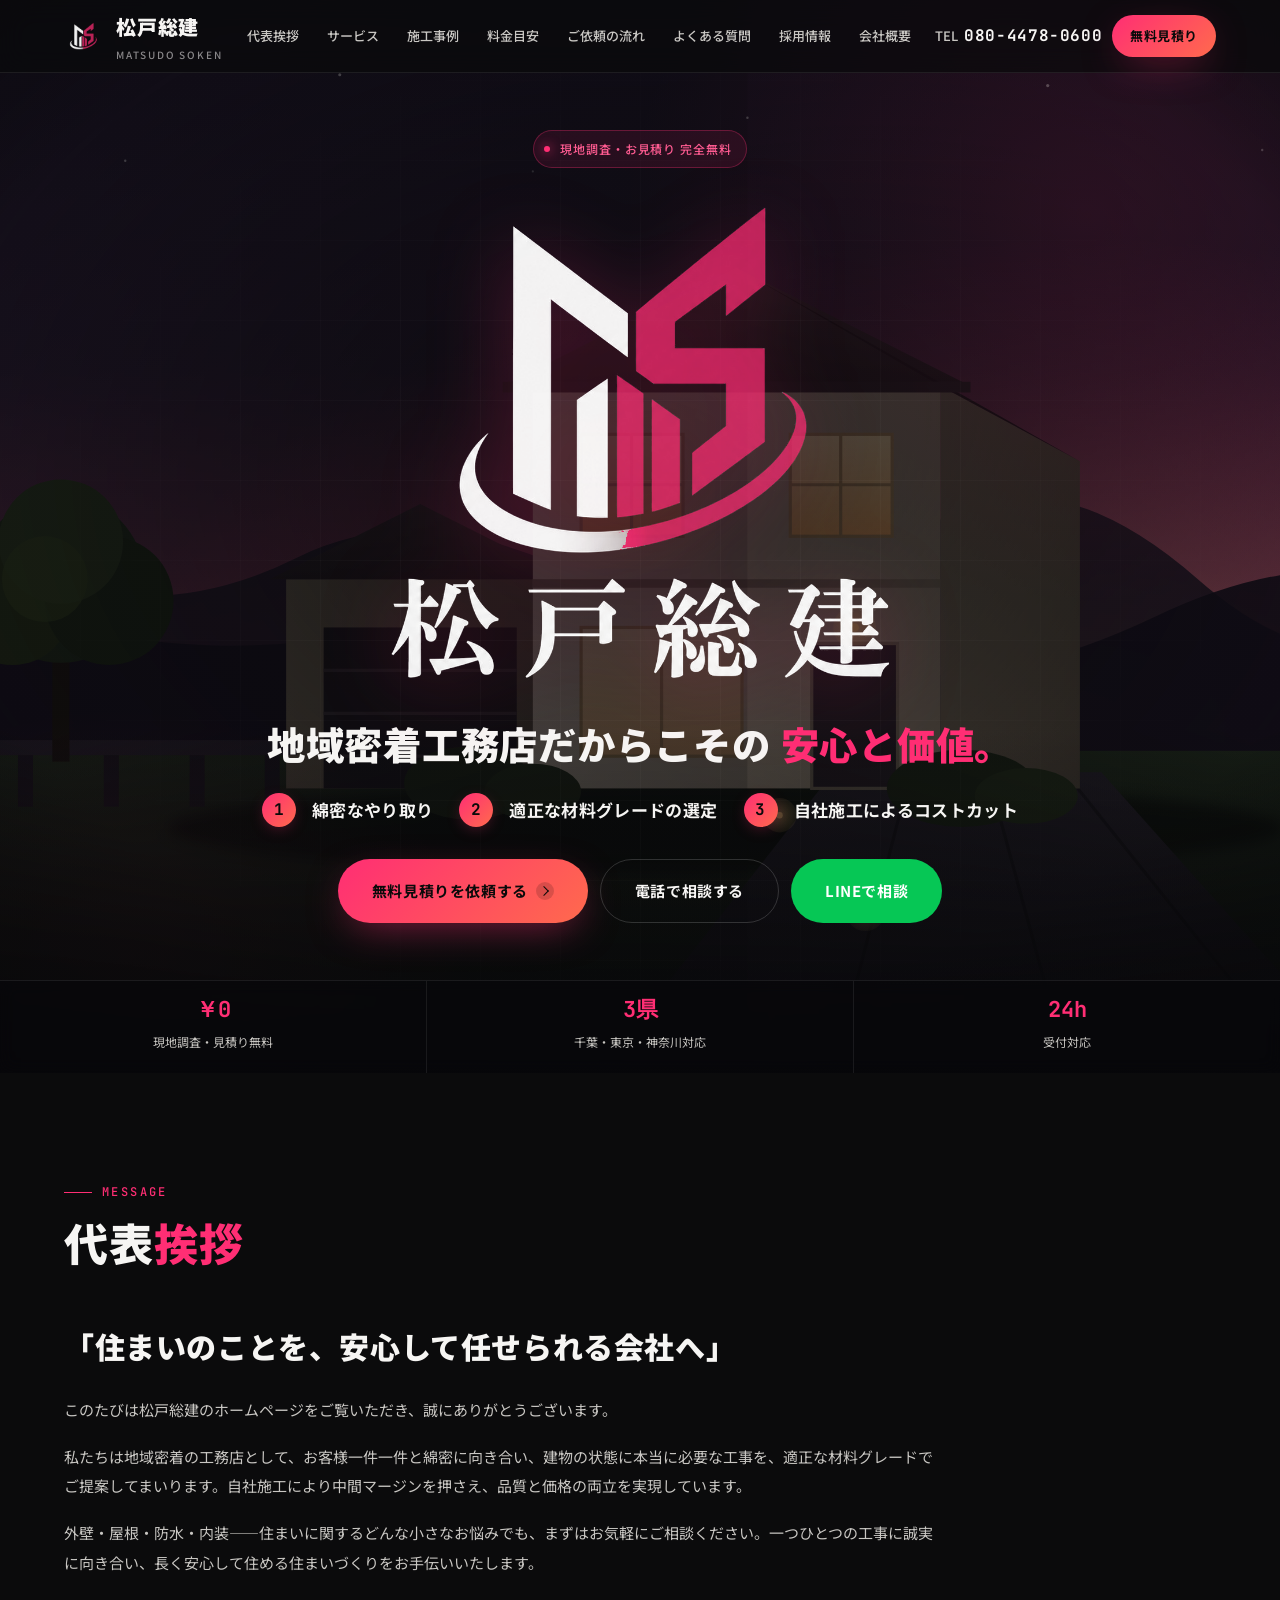
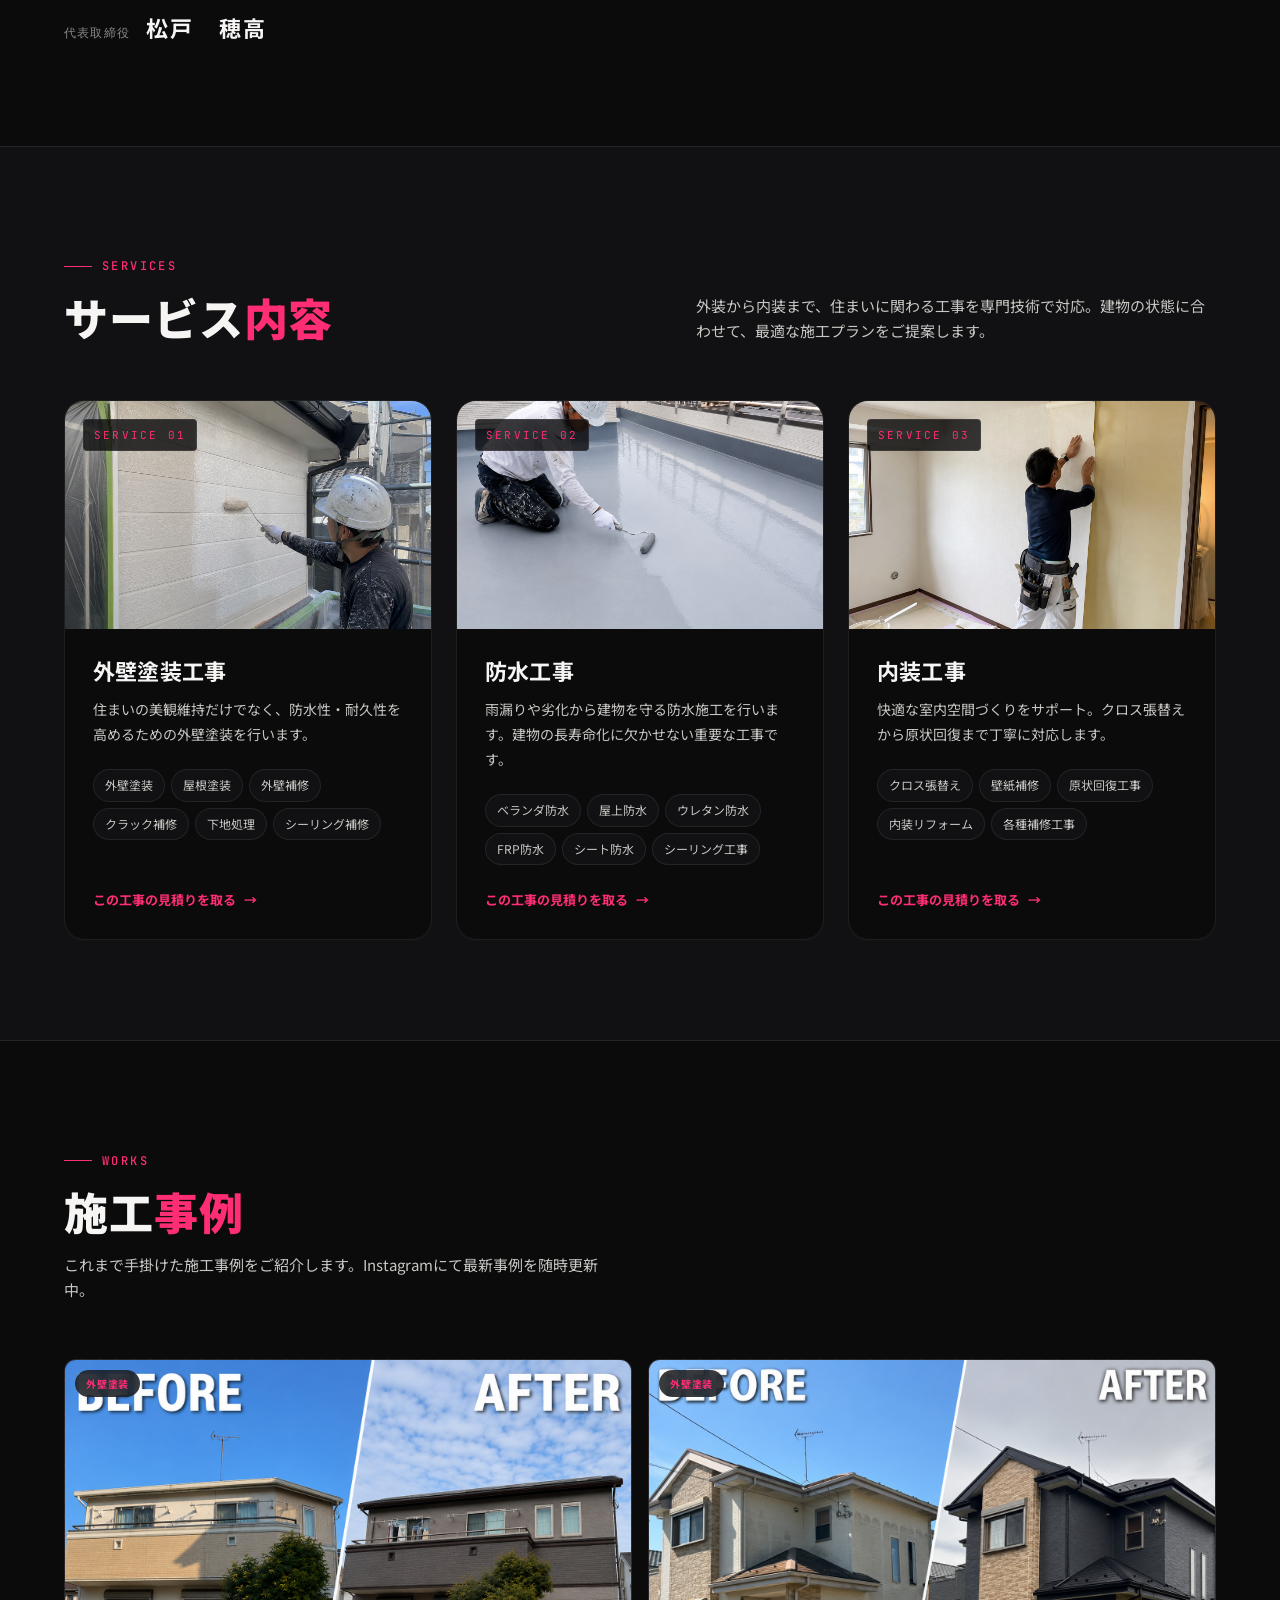
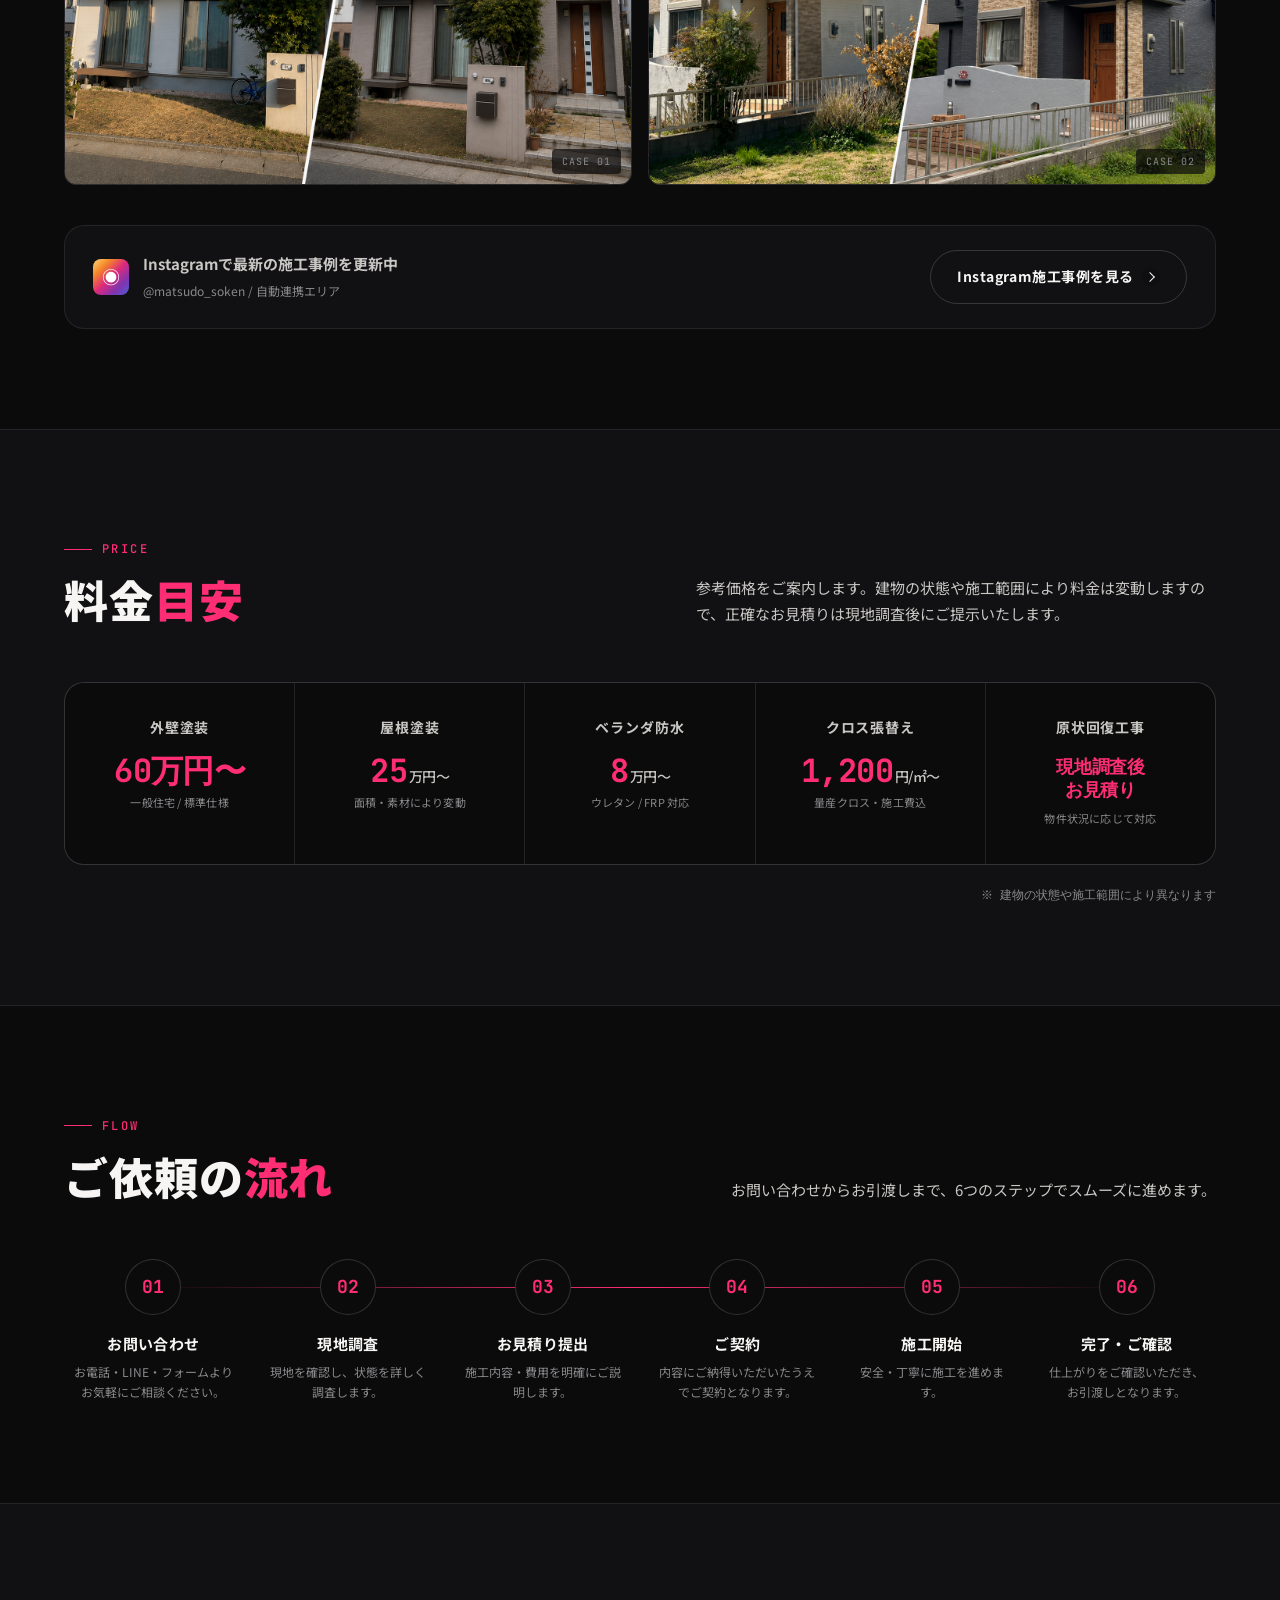
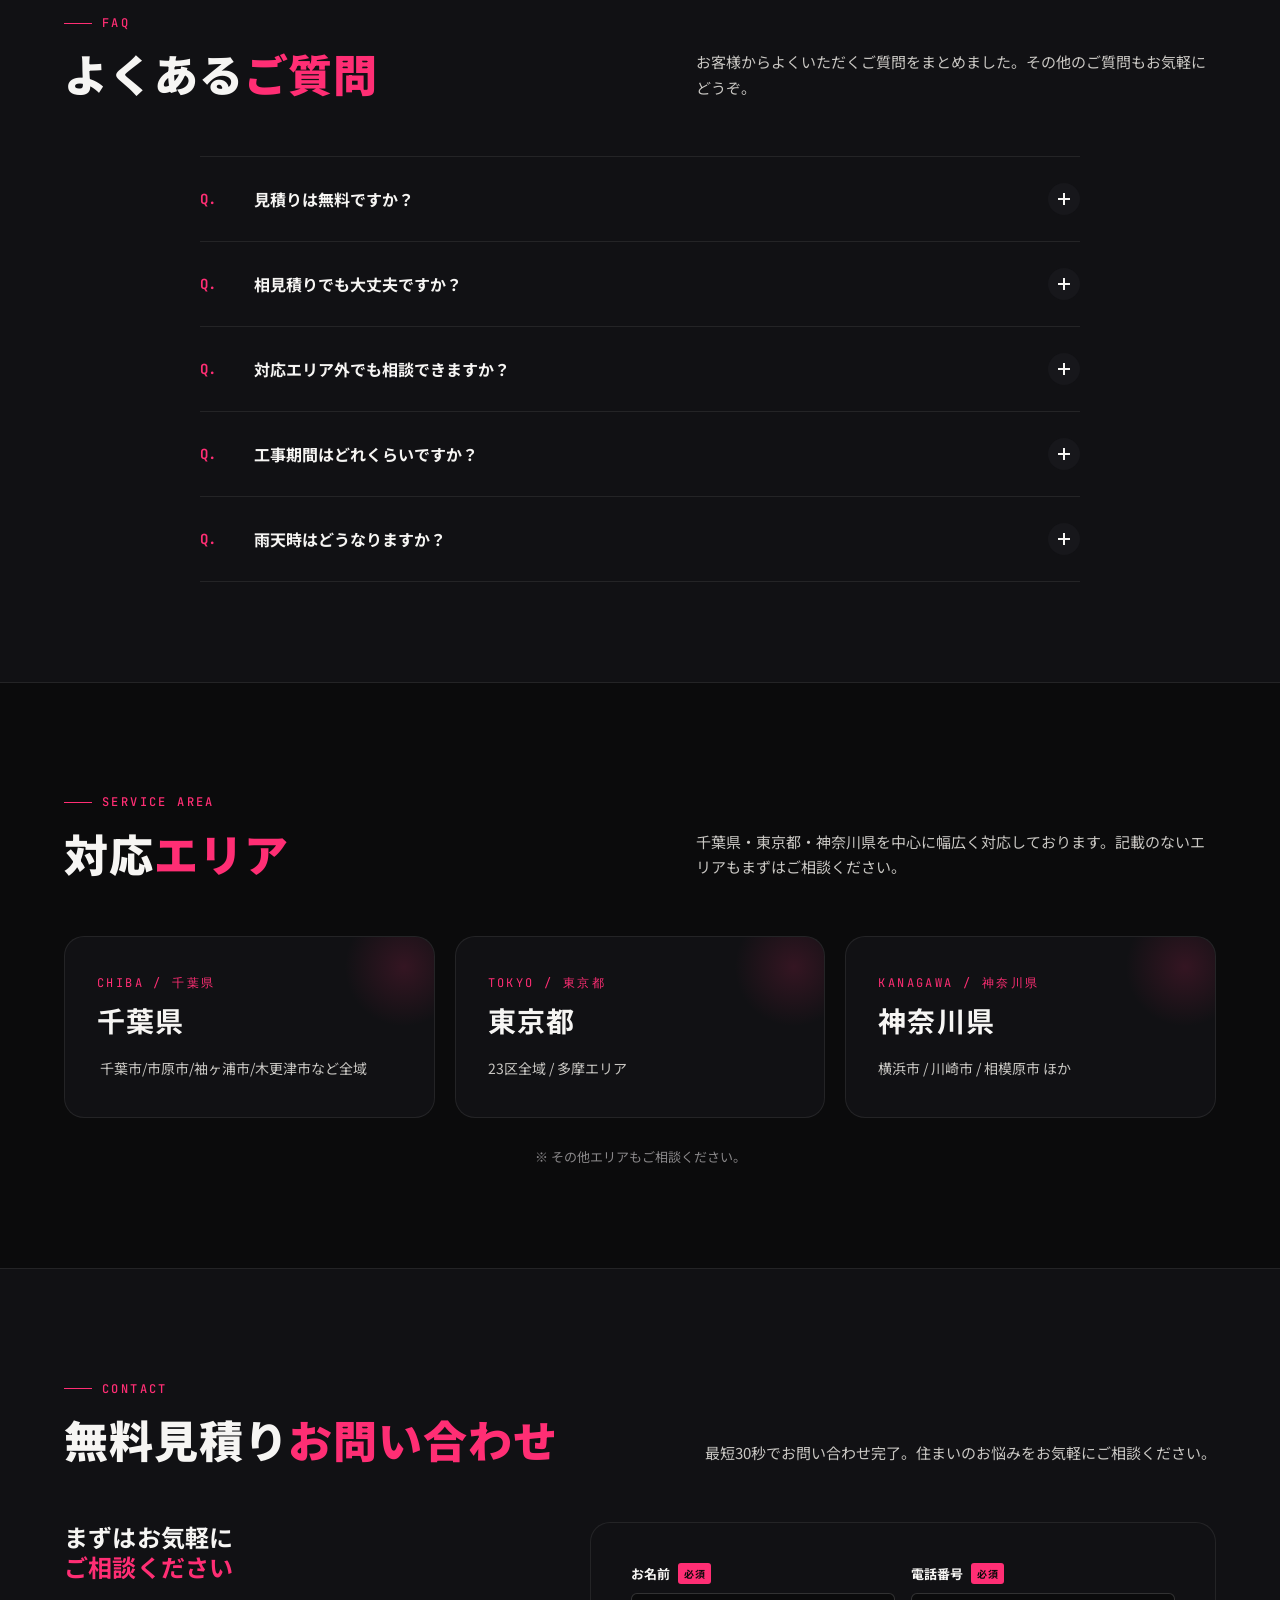
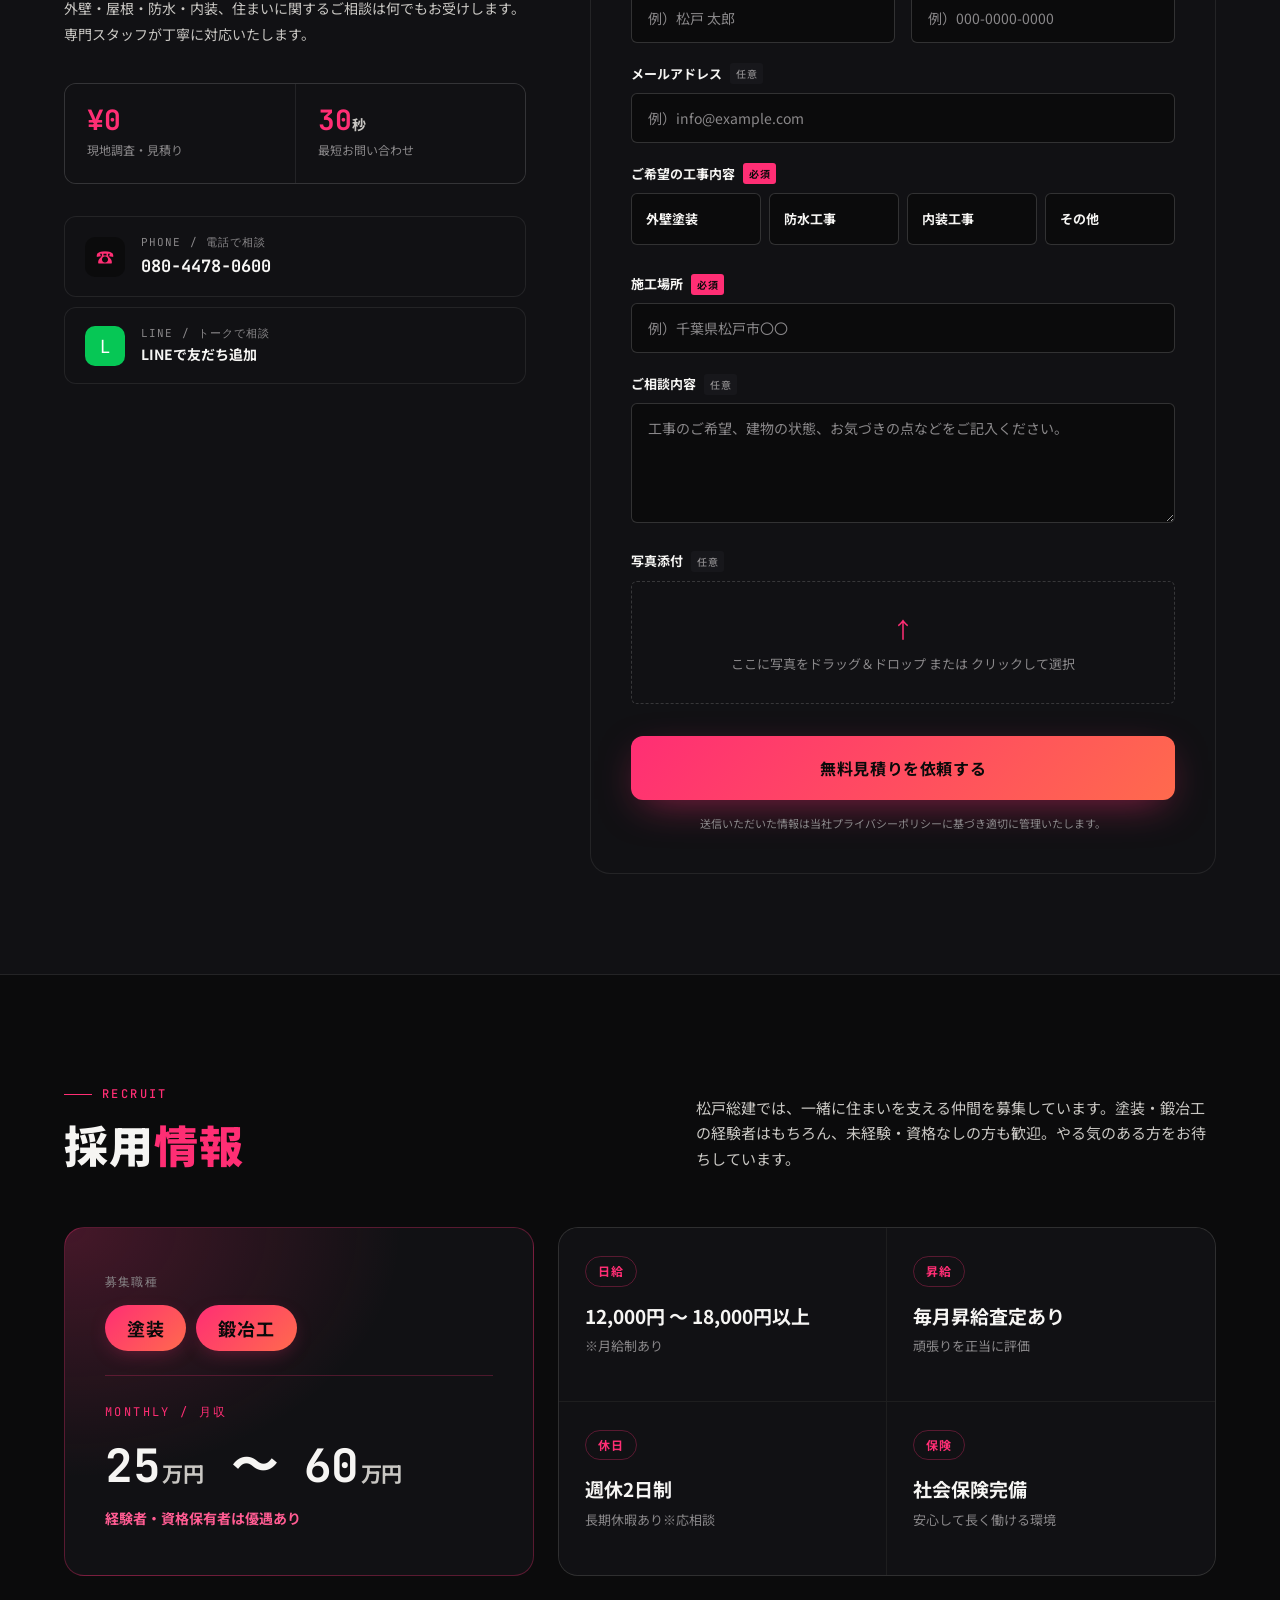
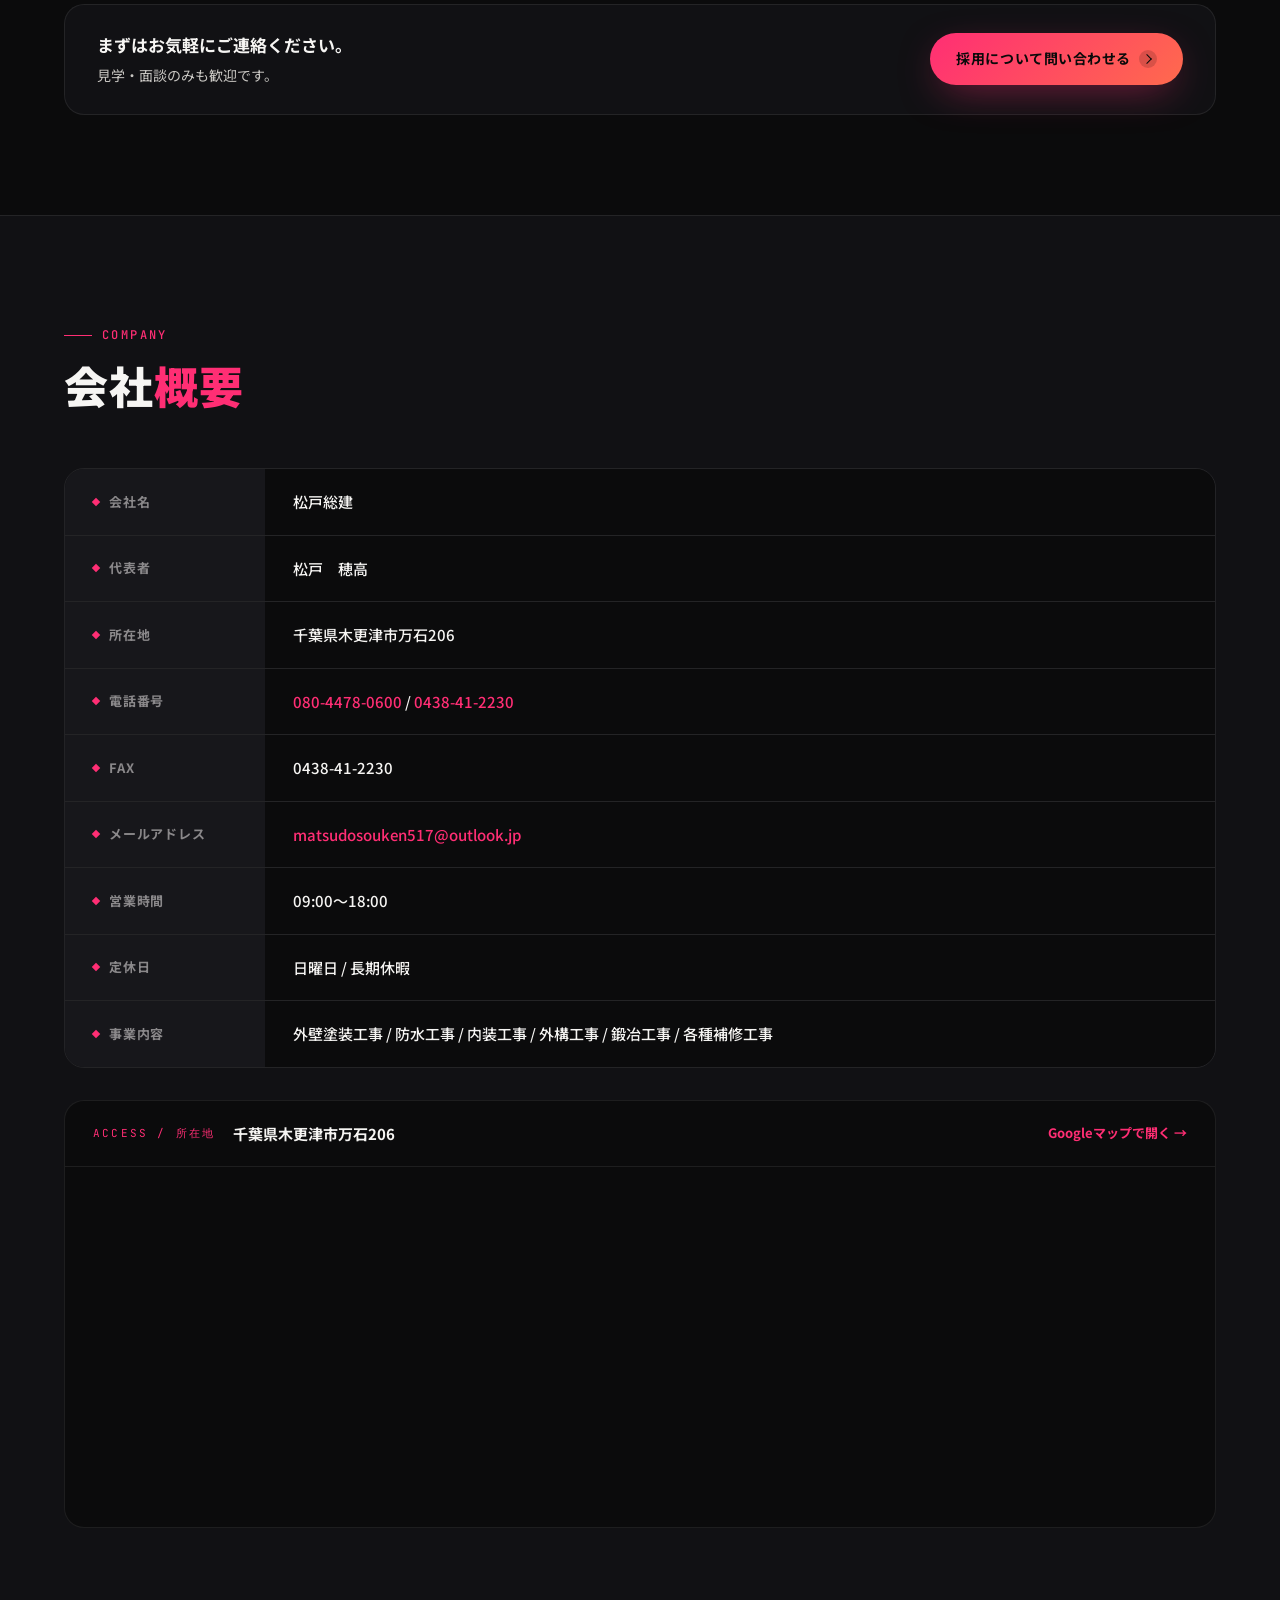
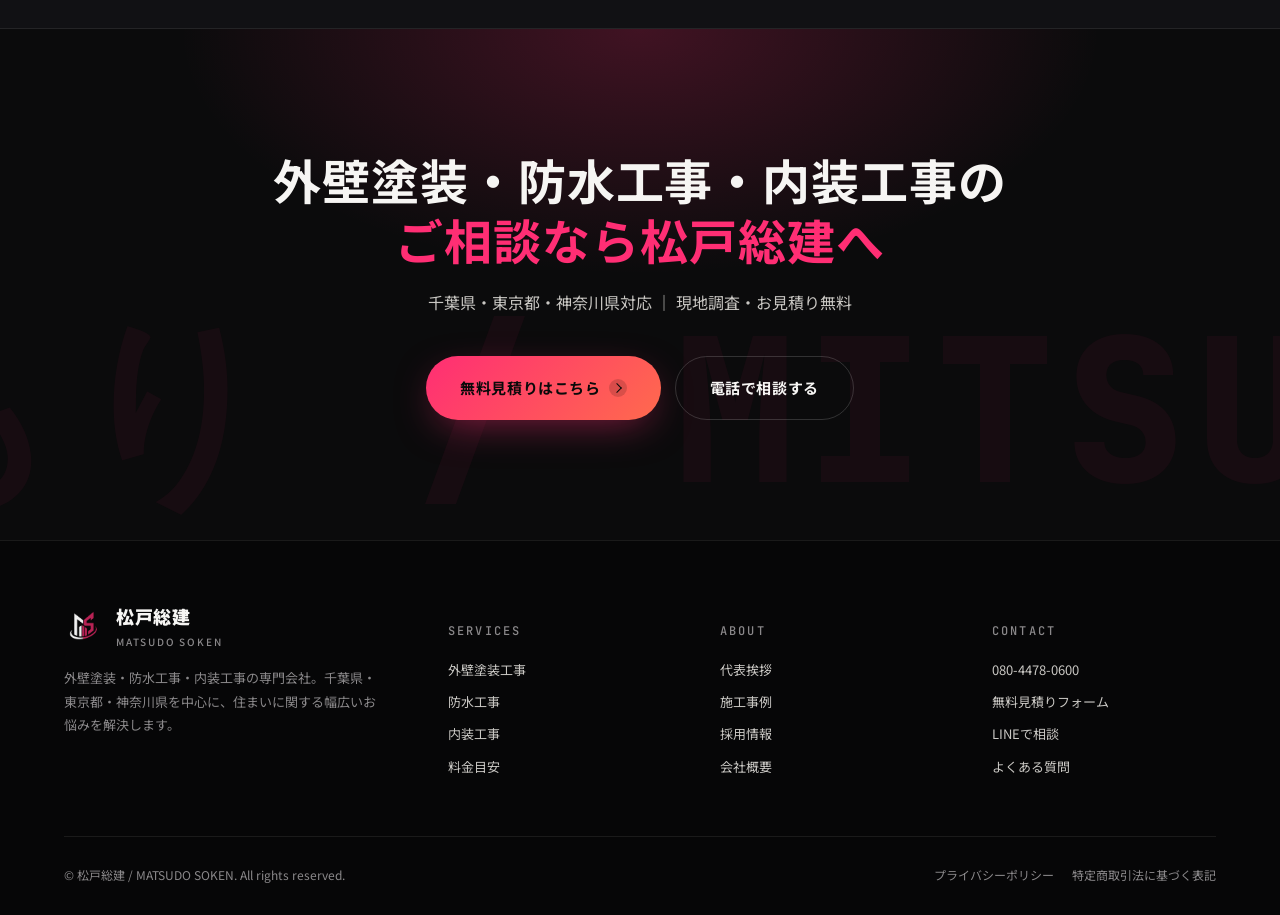
==== commit 3423fc5c: "最新ハンドオフ反映 — デザイン・エリア・モバイルメニュー更新 - project/styles.css: モバイルナビ全画面表示に修正 - project/index.html: 千葉県対応エリア更" ====
--- a/project/index.html
+++ b/project/index.html
@@ -388,7 +388,7 @@
       <div class="area">
         <div class="area-pref">CHIBA / 千葉県</div>
         <h3>千葉県</h3>
-        <p class="area-cities">松戸市 / 柏市 / 市川市 / 船橋市 / 千葉市 ほか</p>
+        <p class="area-cities"> 千葉市/市原市/袖ヶ浦市/木更津市など全域</p>
       </div>
       <div class="area">
         <div class="area-pref">TOKYO / 東京都</div>
@@ -453,7 +453,7 @@
       </div>
 
       <form class="form reveal" autocomplete="on" novalidate>
-        <div class="form-success">お問い合わせありがとうございます。担当者より追ってご連絡いたします。</div>
+        <div class="form-success">メールソフトが起動します。本文に入力内容が反映されていますので、写真添付がある場合は添付のうえ送信してください。</div>
 
         <div class="form-row">
           <div class="field">
--- a/project/styles.css
+++ b/project/styles.css
@@ -1747,12 +1747,13 @@
   .nav.is-open {
     display: flex;
     position: fixed;
-    inset: 72px 0 0 0;
+    inset: 0;
     flex-direction: column;
     align-items: flex-start;
-    padding: 36px 28px;
+    padding: 96px 28px 40px;
     background: #000;
     gap: 24px;
+    z-index: 90;
   }
   .nav.is-open a { font-size: 20px; font-weight: 700; }
 }
